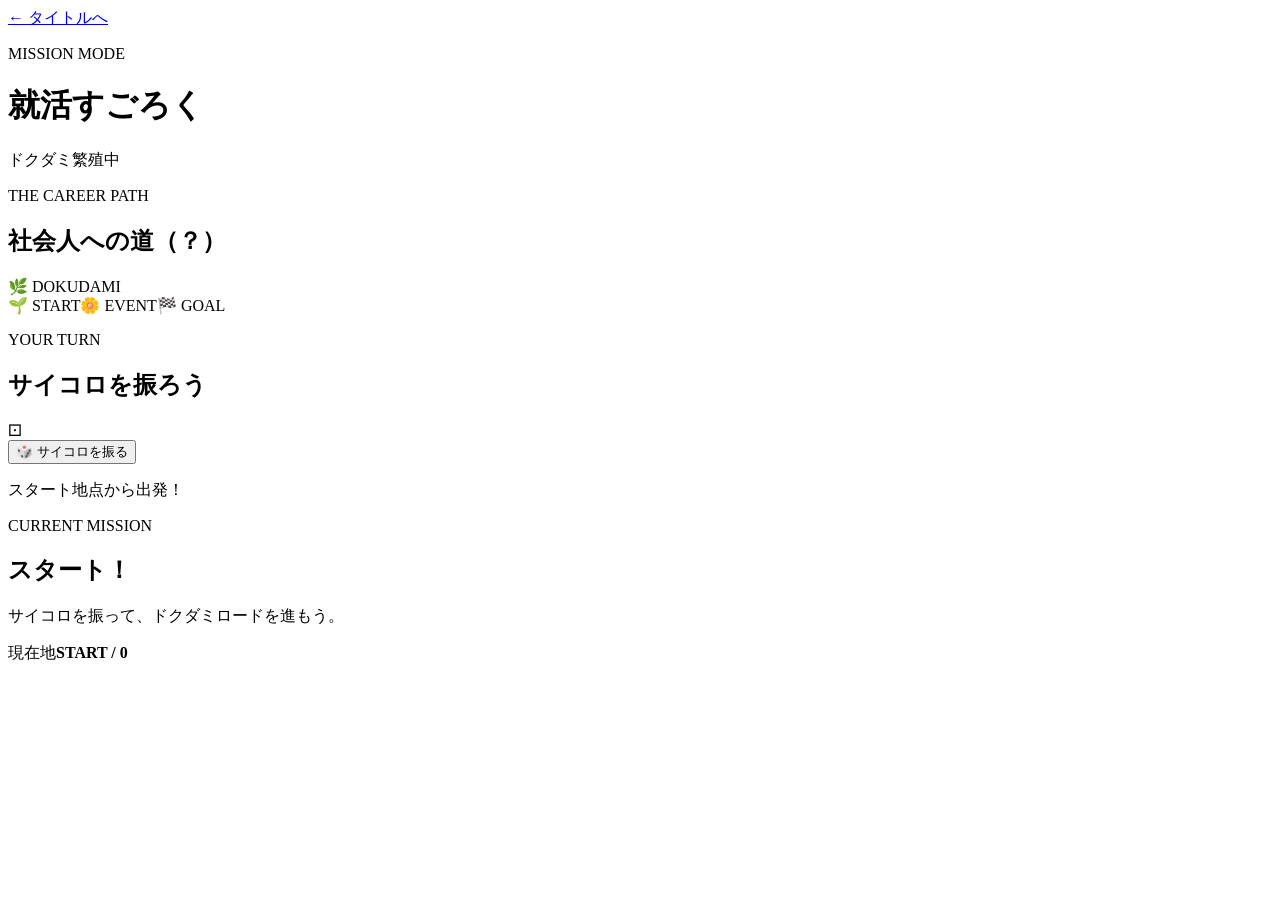
==== job.html @ 317d313d "Create first playable job boardgame MVP" ====
<!doctype html>
<html lang="ja">
<head>
  <meta charset="utf-8">
  <meta name="viewport" content="width=device-width,initial-scale=1">
  <meta name="theme-color" content="#edf4e7">
  <title>就活すごろく｜ドクダミすごろく</title>
  <link rel="stylesheet" href="style.css">
</head>
<body class="game-page job-page">
  <header class="game-header">
    <a class="back-link" href="index.html">← タイトルへ</a>
    <div><p class="eyebrow">MISSION MODE</p><h1>就活すごろく</h1></div>
    <div class="player-count"><span class="leaf-dot"></span> ドクダミ繁殖中</div>
  </header>
  <main class="game-layout">
    <section class="board-panel">
      <div class="board-heading"><div><p class="eyebrow">THE CAREER PATH</p><h2>社会人への道（？）</h2></div><span class="board-stamp">🌿 DOKUDAMI</span></div>
      <div class="board" id="jobBoard" aria-label="すごろく盤面"></div>
      <div class="board-legend"><span>🌱 START</span><span>🌼 EVENT</span><span>🏁 GOAL</span></div>
    </section>
    <aside class="control-panel">
      <section class="dice-card">
        <p class="eyebrow">YOUR TURN</p>
        <h2>サイコロを振ろう</h2>
        <div class="dice-stage"><div class="dice" id="dice" aria-label="サイコロの目">⚀</div></div>
        <button class="primary-button" id="rollButton">🎲 サイコロを振る</button>
        <p class="small-note" id="turnStatus" aria-live="polite">スタート地点から出発！</p>
      </section>
      <section class="event-card" id="eventCard" aria-live="polite">
        <span class="event-kicker">CURRENT MISSION</span>
        <h2 id="eventTitle">スタート！</h2>
        <p id="eventText">サイコロを振って、ドクダミロードを進もう。</p>
        <div id="eventActions"></div>
      </section>
      <section class="mini-status"><span>現在地</span><strong id="positionText">START / 0</strong><span class="mini-progress"><i id="progressBar"></i></span></section>
    </aside>
  </main>
  <div class="modal-backdrop" id="rouletteModal" hidden>
    <section class="roulette-modal" role="dialog" aria-modal="true" aria-labelledby="rouletteTitle">
      <button class="modal-close" id="closeRoulette" aria-label="閉じる">×</button>
      <p class="eyebrow">SUPPORT EVENT</p>
      <h2 id="rouletteTitle">支援員に相談してみた！</h2>
      <p>さて、結果は……？ ルーレットを回そう。</p>
      <div class="roulette-wheel" id="rouletteWheel" aria-hidden="true"><span>🌼</span></div>
      <button class="primary-button" id="spinButton">ルーレットを回す</button>
      <div class="roulette-result" id="rouletteResult" aria-live="polite"></div>
    </section>
  </div>
  <script src="app.js"></script>
</body>
</html>
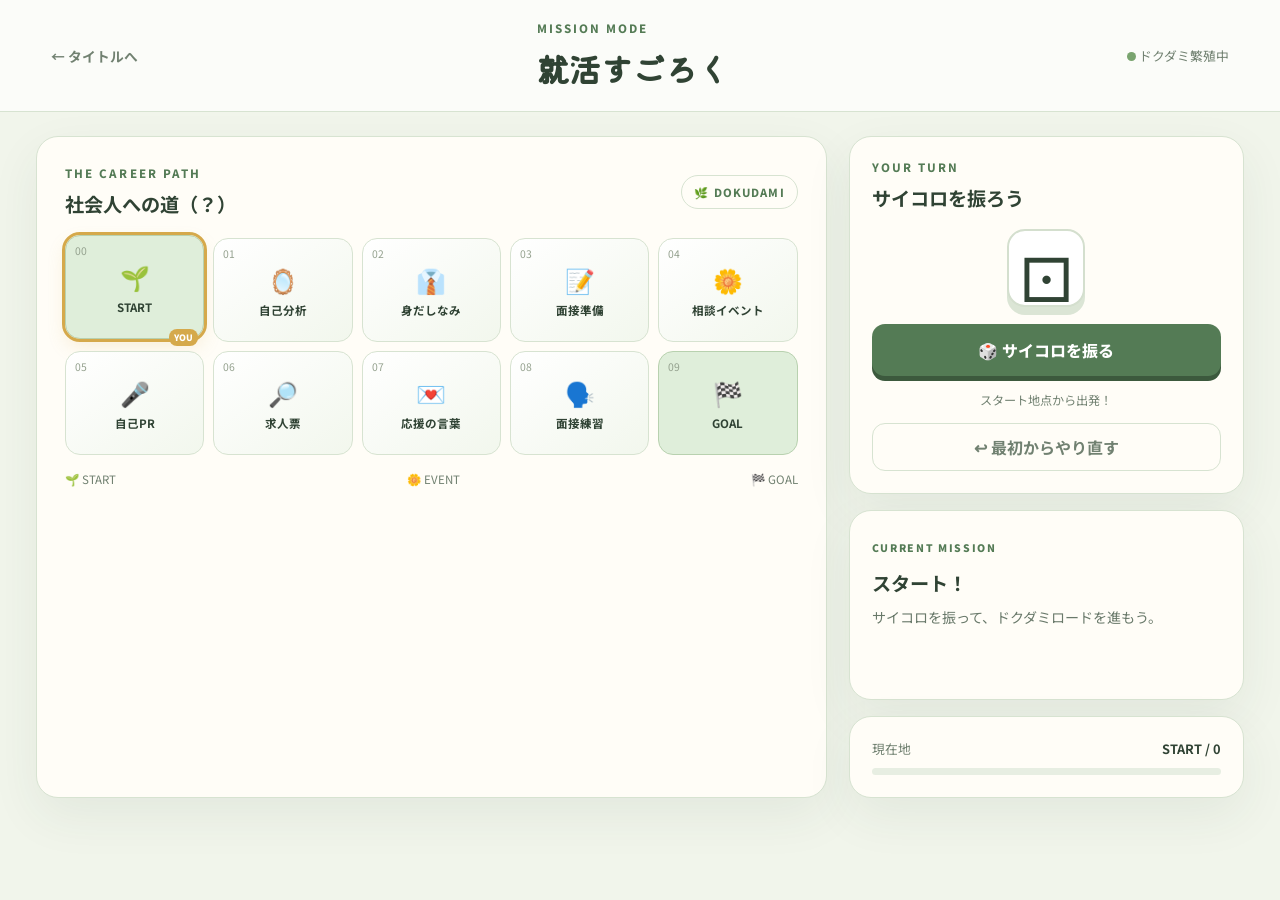
==== commit f1bf9c6b: "feat: 裏モード(?mode=dokudami)とリセットボタンを追加" ====
--- a/job.html
+++ b/job.html
@@ -26,6 +26,7 @@
         <div class="dice-stage"><div class="dice" id="dice" aria-label="サイコロの目">⚀</div></div>
         <button class="primary-button" id="rollButton">🎲 サイコロを振る</button>
         <p class="small-note" id="turnStatus" aria-live="polite">スタート地点から出発！</p>
+        <button class="ghost-button" id="resetButton" type="button">↩ 最初からやり直す</button>
       </section>
       <section class="event-card" id="eventCard" aria-live="polite">
         <span class="event-kicker">CURRENT MISSION</span>
@@ -41,7 +42,7 @@
       <button class="modal-close" id="closeRoulette" aria-label="閉じる">×</button>
       <p class="eyebrow">SUPPORT EVENT</p>
       <h2 id="rouletteTitle">支援員に相談してみた！</h2>
-      <p>さて、結果は……？ ルーレットを回そう。</p>
+      <p id="rouletteLead">さて、結果は……？ ルーレットを回そう。</p>
       <div class="roulette-wheel" id="rouletteWheel" aria-hidden="true"><span>🌼</span></div>
       <button class="primary-button" id="spinButton">ルーレットを回す</button>
       <div class="roulette-result" id="rouletteResult" aria-live="polite"></div>
--- a/style.css
+++ b/style.css
@@ -0,0 +1,8 @@
+@import url('https://fonts.googleapis.com/css2?family=Kiwi+Maru:wght@400;500&family=Noto+Sans+JP:wght@400;500;600;700;800&display=swap');
+:root{--ink:#304334;--muted:#718171;--green:#547b55;--green-dark:#365a3d;--pale:#edf4e7;--paper:#fffdf7;--line:#d7e3d1;--pink:#bd829a;--shadow:0 18px 50px #30433412}
+*{box-sizing:border-box}body{margin:0;color:var(--ink);font-family:"Noto Sans JP",sans-serif;background:var(--pale);min-height:100vh}a{color:inherit;text-decoration:none}button{font:inherit;cursor:pointer}.home-page{display:grid;place-items:center;overflow:hidden;position:relative;background:radial-gradient(ellipse at 50% 30%,#fffdf8 0,#f3f7eb 48%,#dce9d4 100%)}.garden{position:fixed;inset:0;pointer-events:none;overflow:hidden}.garden-leaf{position:absolute;width:clamp(42px,7vw,100px);opacity:.45;animation:sway 5s ease-in-out infinite alternate;transform-origin:bottom center}.home-shell{position:relative;width:min(960px,92vw);padding:clamp(28px,6vw,70px) 0;text-align:center}.eyebrow{font-size:.72rem;letter-spacing:.18em;font-weight:800;color:var(--green);margin:0 0 9px}.logo-title{font-family:"Kiwi Maru",serif;font-size:clamp(2.6rem,8vw,5.8rem);line-height:1.15;letter-spacing:.04em;margin:0;color:var(--green-dark);text-shadow:0 4px 0 #dce8d4}.logo-title span{display:block;font-size:.55em;letter-spacing:.2em;margin-top:8px}.home-copy{color:#718171;margin:24px 0 42px;font-size:clamp(.9rem,2vw,1.05rem)}.mode-grid{display:grid;grid-template-columns:repeat(2,minmax(0,1fr));gap:22px;text-align:left}.mode-card{position:relative;display:flex;flex-direction:column;min-height:240px;padding:28px;border:1px solid #d7e3d1;border-radius:28px;background:#ffffffd9;box-shadow:var(--shadow);transition:transform .2s,box-shadow .2s;overflow:hidden}.mode-card:before{content:"";position:absolute;width:150px;height:150px;border-radius:50%;right:-45px;top:-45px;background:#e5efdf}.mode-card:hover{transform:translateY(-5px);box-shadow:0 22px 60px #30433420}.life-card:before{background:#f6e5ec}.mode-icon{font-size:2.2rem;z-index:1}.mode-name{font-size:1.45rem;font-weight:800;margin:17px 0 8px;z-index:1}.mode-desc{font-size:.9rem;color:var(--muted);line-height:1.8;z-index:1}.mode-link{font-weight:800;color:var(--green);margin-top:auto;padding-top:22px;z-index:1}.life-card .mode-link{color:var(--pink)}.home-foot{margin:30px 0 0;color:#829080;font-size:.82rem}.game-page{background:#f1f5eb}.life-page{background:#fbf2f5;--green:#a96683;--green-dark:#70435a;--pale:#fbf2f5;--line:#eed9e2}.game-header{display:flex;align-items:center;justify-content:space-between;gap:18px;padding:20px clamp(16px,4vw,56px);border-bottom:1px solid var(--line);background:#ffffffb8}.game-header h1{font-family:"Kiwi Maru",serif;font-size:clamp(1.4rem,3vw,2rem);margin:0}.back-link{font-size:.86rem;font-weight:700;color:var(--muted)}.player-count{font-size:.8rem;color:var(--muted);white-space:nowrap}.leaf-dot{display:inline-block;width:9px;height:9px;background:#79a46f;border-radius:100%}.game-layout{display:grid;grid-template-columns:minmax(0,1.6fr) minmax(280px,.8fr);gap:22px;max-width:1440px;margin:0 auto;padding:24px clamp(12px,3vw,36px) 44px}.board-panel,.dice-card,.event-card,.mini-status{background:var(--paper);border:1px solid var(--line);border-radius:22px;box-shadow:var(--shadow)}.board-panel{padding:clamp(15px,2.4vw,28px)}.board-heading{display:flex;justify-content:space-between;align-items:center;gap:12px;margin-bottom:20px}.board-heading h2,.dice-card h2,.event-card h2{font-size:1.2rem;margin:0}.board-stamp{font-size:.7rem;letter-spacing:.1em;font-weight:800;color:var(--green);border:1px solid var(--line);border-radius:999px;padding:8px 12px}.board{display:grid;grid-template-columns:repeat(5,minmax(0,1fr));gap:9px;position:relative}.board-cell{position:relative;min-height:104px;border:1px solid var(--line);border-radius:15px;background:linear-gradient(145deg,#fff,#f2f7ed);padding:10px 8px;display:flex;flex-direction:column;align-items:center;justify-content:center;text-align:center;gap:5px;transition:transform .25s,background .25s}.life-page .board-cell{background:linear-gradient(145deg,#fff,#fbecf2);border-color:#eed9e2}.board-cell .cell-num{position:absolute;top:7px;left:9px;font-size:.65rem;color:#94a18e}.cell-emoji{font-size:1.5rem}.cell-name{font-size:.72rem;font-weight:700;line-height:1.45}.board-cell.start-cell,.board-cell.goal-cell{background:#dfeeda;border-color:#b8d1af}.life-page .board-cell.start-cell,.life-page .board-cell.goal-cell{background:#f4dce6;border-color:#e5bfd0}.board-cell.current-cell{outline:3px solid #d5a94b;transform:translateY(-3px);box-shadow:0 8px 18px #d5a94b2b}.board-cell.current-cell:after{content:"YOU";position:absolute;bottom:-8px;right:5px;background:#d5a94b;color:white;font-size:.55rem;font-weight:900;border-radius:8px;padding:2px 5px}.board-legend{display:flex;justify-content:space-between;color:var(--muted);font-size:.72rem;margin-top:16px}.control-panel{display:flex;flex-direction:column;gap:16px}.dice-card,.event-card,.mini-status{padding:22px}.dice-stage{height:112px;display:grid;place-items:center}.dice{width:78px;height:78px;display:grid;place-items:center;border:2px solid #d4dfce;border-radius:18px;background:#fff;font-size:3.8rem;box-shadow:0 8px 0 #dbe5d5;transition:transform .2s}.dice.rolling{animation:roll .65s ease-in-out}.primary-button{border:0;border-radius:13px;background:var(--green);color:#fff;font-weight:800;padding:14px 18px;width:100%;box-shadow:0 5px 0 color-mix(in srgb,var(--green) 72%,#000);transition:transform .15s,filter .15s}.primary-button:hover{filter:brightness(1.06)}.primary-button:active{transform:translateY(3px);box-shadow:0 2px 0 color-mix(in srgb,var(--green) 72%,#000)}.primary-button:disabled{opacity:.5;cursor:not-allowed}.small-note{font-size:.76rem;color:var(--muted);text-align:center;margin:14px 0 0;line-height:1.7}.event-card{min-height:190px}.event-kicker{font-size:.65rem;letter-spacing:.16em;color:var(--green);font-weight:900}.event-card h2{margin:12px 0 8px}.event-card p{font-size:.88rem;line-height:1.8;color:#69796a;margin:0}.event-card #eventActions{margin-top:14px}.mini-status{display:grid;grid-template-columns:1fr auto;gap:10px;font-size:.8rem;color:var(--muted)}.mini-status strong{color:var(--ink)}.mini-progress{grid-column:1/-1;height:7px;border-radius:9px;background:#e7eee2;overflow:hidden}.mini-progress i{display:block;height:100%;width:0;background:var(--green);transition:width .35s;border-radius:9px}.modal-backdrop{position:fixed;inset:0;z-index:10;background:#203326a8;display:grid;place-items:center;padding:18px}.modal-backdrop[hidden]{display:none}.roulette-modal{position:relative;width:min(430px,100%);background:#fffdf7;border-radius:26px;padding:30px;text-align:center;box-shadow:0 24px 80px #0003}.modal-close{position:absolute;right:15px;top:12px;border:0;background:transparent;font-size:1.8rem;color:#839080}.roulette-modal h2{font-family:"Kiwi Maru",serif;margin:6px 0 10px}.roulette-modal p{color:var(--muted);font-size:.88rem;line-height:1.7}.roulette-wheel{width:155px;height:155px;margin:22px auto;border:10px solid #dfead8;border-radius:50%;display:grid;place-items:center;background:conic-gradient(#e8f0df 0 50%,#f6dce7 50% 100%);font-size:3rem;box-shadow:0 8px 0 #cbdcc2}.roulette-wheel.spinning{animation:spin .8s cubic-bezier(.2,.8,.3,1)}.roulette-result{font-size:1.05rem;font-weight:900;line-height:1.7;margin-top:16px;min-height:28px}.roulette-result.good{color:#4e8653}.roulette-result.bad{color:#b14e5c}.plant-svg{width:100%;height:100%;overflow:visible}.plant-svg path{fill:#7da574;stroke:#527b4b;stroke-width:1.5}.plant-svg .flower{fill:#fffdf7;stroke:#d9cda8;stroke-width:1}.plant-svg .center{fill:#e5bd53;stroke:#d4a742;stroke-width:1}.ghost-button{margin-top:12px;width:100%;border:1px solid var(--line);background:transparent;color:var(--muted);border-radius:13px;padding:11px 18px;font-weight:700;transition:background .15s,color .15s}
+.ghost-button:hover{background:#ffffff90;color:var(--ink)}
+body.ura-mode{--green:#8a4b5c;--green-dark:#4c2a38;--pale:#f3e9e2;--line:#e2ccd2;background:#f0e4de}
+body.ura-mode .board-cell{background:linear-gradient(145deg,#fff,#f8eded)}
+body.ura-mode .board-cell.start-cell,body.ura-mode .board-cell.goal-cell{background:#eedbdb;border-color:#d5a9b1}
+@keyframes sway{from{transform:rotate(-8deg)}to{transform:rotate(8deg)}}@keyframes roll{0%{transform:rotate(0) scale(1)}30%{transform:rotate(120deg) scale(.86)}65%{transform:rotate(280deg) scale(1.08)}100%{transform:rotate(360deg) scale(1)}}@keyframes spin{from{transform:rotate(0)}to{transform:rotate(1080deg)}}@media(max-width:850px){.game-layout{grid-template-columns:1fr}.control-panel{display:grid;grid-template-columns:repeat(2,minmax(0,1fr))}.dice-card{grid-row:span 2}.game-header{flex-wrap:wrap}.board-cell{min-height:86px}}@media(max-width:540px){.mode-grid{grid-template-columns:1fr}.mode-card{min-height:190px}.home-copy{margin:18px 0 28px}.game-header{align-items:flex-start}.player-count{display:none}.game-layout{padding:12px 10px 30px}.board{gap:5px}.board-cell{min-height:72px;padding:8px 3px;border-radius:10px}.cell-emoji{font-size:1.2rem}.cell-name{font-size:.62rem}.board-stamp{display:none}.control-panel{display:flex}.dice-card,.event-card,.mini-status{padding:17px}.board-panel{padding:12px}.board-heading h2{font-size:1rem}}
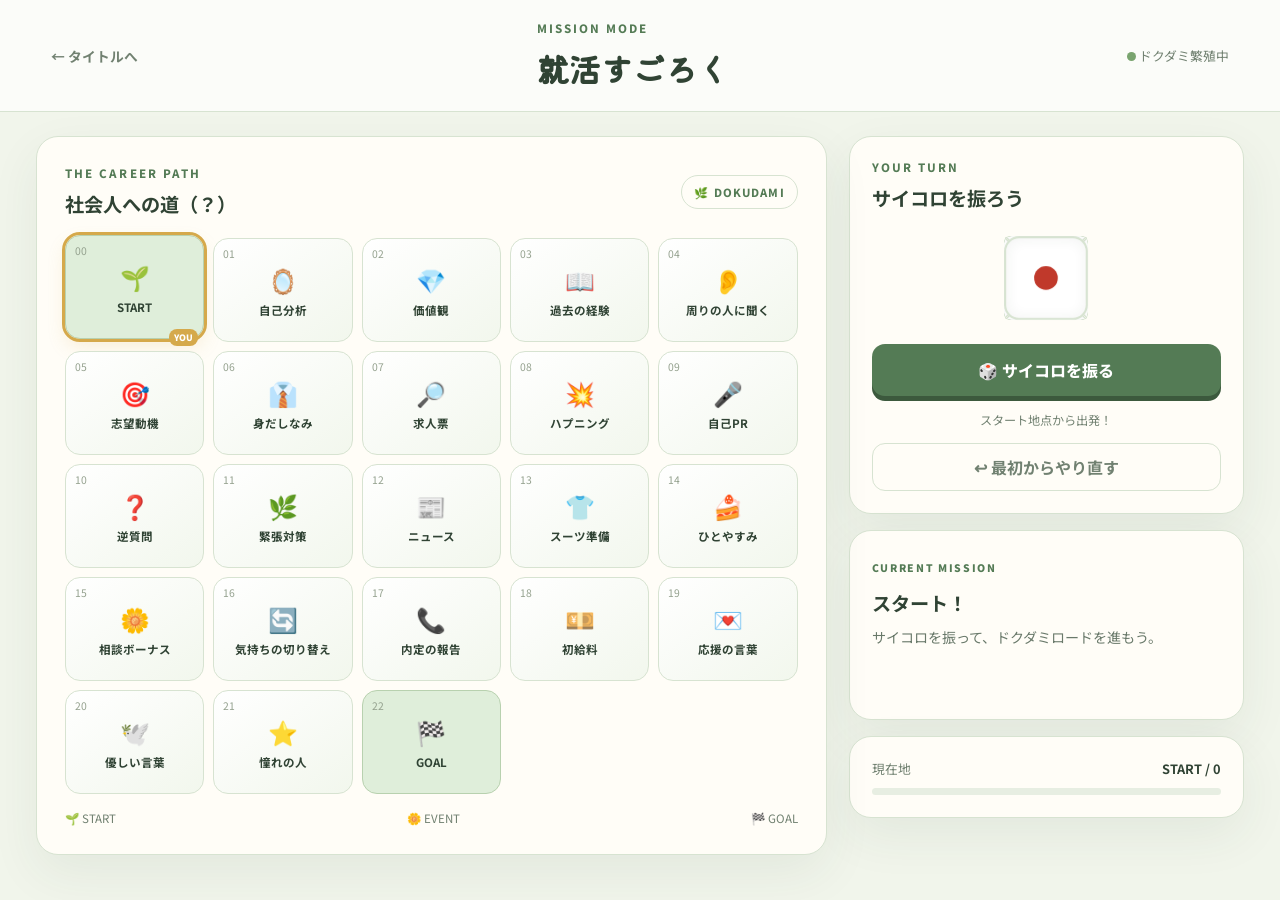
==== commit 5d00a44a: "feat: 全23マス化・3Dサイコロ・跳ね返りルール・ドクダミ増殖演出・タイトル豪華化" ====
--- a/job.html
+++ b/job.html
@@ -18,12 +18,13 @@
       <div class="board-heading"><div><p class="eyebrow">THE CAREER PATH</p><h2>社会人への道（？）</h2></div><span class="board-stamp">🌿 DOKUDAMI</span></div>
       <div class="board" id="jobBoard" aria-label="すごろく盤面"></div>
       <div class="board-legend"><span>🌱 START</span><span>🌼 EVENT</span><span>🏁 GOAL</span></div>
+      <div class="board-garden" id="boardGarden" aria-hidden="true"></div>
     </section>
     <aside class="control-panel">
       <section class="dice-card">
         <p class="eyebrow">YOUR TURN</p>
         <h2>サイコロを振ろう</h2>
-        <div class="dice-stage"><div class="dice" id="dice" aria-label="サイコロの目">⚀</div></div>
+        <div class="dice-stage"><div class="dice-scene"><div class="dice3d" id="dice" role="img" aria-label="サイコロ"></div></div></div>
         <button class="primary-button" id="rollButton">🎲 サイコロを振る</button>
         <p class="small-note" id="turnStatus" aria-live="polite">スタート地点から出発！</p>
         <button class="ghost-button" id="resetButton" type="button">↩ 最初からやり直す</button>
--- a/style.css
+++ b/style.css
@@ -1,8 +1,21 @@
 @import url('https://fonts.googleapis.com/css2?family=Kiwi+Maru:wght@400;500&family=Noto+Sans+JP:wght@400;500;600;700;800&display=swap');
 :root{--ink:#304334;--muted:#718171;--green:#547b55;--green-dark:#365a3d;--pale:#edf4e7;--paper:#fffdf7;--line:#d7e3d1;--pink:#bd829a;--shadow:0 18px 50px #30433412}
-*{box-sizing:border-box}body{margin:0;color:var(--ink);font-family:"Noto Sans JP",sans-serif;background:var(--pale);min-height:100vh}a{color:inherit;text-decoration:none}button{font:inherit;cursor:pointer}.home-page{display:grid;place-items:center;overflow:hidden;position:relative;background:radial-gradient(ellipse at 50% 30%,#fffdf8 0,#f3f7eb 48%,#dce9d4 100%)}.garden{position:fixed;inset:0;pointer-events:none;overflow:hidden}.garden-leaf{position:absolute;width:clamp(42px,7vw,100px);opacity:.45;animation:sway 5s ease-in-out infinite alternate;transform-origin:bottom center}.home-shell{position:relative;width:min(960px,92vw);padding:clamp(28px,6vw,70px) 0;text-align:center}.eyebrow{font-size:.72rem;letter-spacing:.18em;font-weight:800;color:var(--green);margin:0 0 9px}.logo-title{font-family:"Kiwi Maru",serif;font-size:clamp(2.6rem,8vw,5.8rem);line-height:1.15;letter-spacing:.04em;margin:0;color:var(--green-dark);text-shadow:0 4px 0 #dce8d4}.logo-title span{display:block;font-size:.55em;letter-spacing:.2em;margin-top:8px}.home-copy{color:#718171;margin:24px 0 42px;font-size:clamp(.9rem,2vw,1.05rem)}.mode-grid{display:grid;grid-template-columns:repeat(2,minmax(0,1fr));gap:22px;text-align:left}.mode-card{position:relative;display:flex;flex-direction:column;min-height:240px;padding:28px;border:1px solid #d7e3d1;border-radius:28px;background:#ffffffd9;box-shadow:var(--shadow);transition:transform .2s,box-shadow .2s;overflow:hidden}.mode-card:before{content:"";position:absolute;width:150px;height:150px;border-radius:50%;right:-45px;top:-45px;background:#e5efdf}.mode-card:hover{transform:translateY(-5px);box-shadow:0 22px 60px #30433420}.life-card:before{background:#f6e5ec}.mode-icon{font-size:2.2rem;z-index:1}.mode-name{font-size:1.45rem;font-weight:800;margin:17px 0 8px;z-index:1}.mode-desc{font-size:.9rem;color:var(--muted);line-height:1.8;z-index:1}.mode-link{font-weight:800;color:var(--green);margin-top:auto;padding-top:22px;z-index:1}.life-card .mode-link{color:var(--pink)}.home-foot{margin:30px 0 0;color:#829080;font-size:.82rem}.game-page{background:#f1f5eb}.life-page{background:#fbf2f5;--green:#a96683;--green-dark:#70435a;--pale:#fbf2f5;--line:#eed9e2}.game-header{display:flex;align-items:center;justify-content:space-between;gap:18px;padding:20px clamp(16px,4vw,56px);border-bottom:1px solid var(--line);background:#ffffffb8}.game-header h1{font-family:"Kiwi Maru",serif;font-size:clamp(1.4rem,3vw,2rem);margin:0}.back-link{font-size:.86rem;font-weight:700;color:var(--muted)}.player-count{font-size:.8rem;color:var(--muted);white-space:nowrap}.leaf-dot{display:inline-block;width:9px;height:9px;background:#79a46f;border-radius:100%}.game-layout{display:grid;grid-template-columns:minmax(0,1.6fr) minmax(280px,.8fr);gap:22px;max-width:1440px;margin:0 auto;padding:24px clamp(12px,3vw,36px) 44px}.board-panel,.dice-card,.event-card,.mini-status{background:var(--paper);border:1px solid var(--line);border-radius:22px;box-shadow:var(--shadow)}.board-panel{padding:clamp(15px,2.4vw,28px)}.board-heading{display:flex;justify-content:space-between;align-items:center;gap:12px;margin-bottom:20px}.board-heading h2,.dice-card h2,.event-card h2{font-size:1.2rem;margin:0}.board-stamp{font-size:.7rem;letter-spacing:.1em;font-weight:800;color:var(--green);border:1px solid var(--line);border-radius:999px;padding:8px 12px}.board{display:grid;grid-template-columns:repeat(5,minmax(0,1fr));gap:9px;position:relative}.board-cell{position:relative;min-height:104px;border:1px solid var(--line);border-radius:15px;background:linear-gradient(145deg,#fff,#f2f7ed);padding:10px 8px;display:flex;flex-direction:column;align-items:center;justify-content:center;text-align:center;gap:5px;transition:transform .25s,background .25s}.life-page .board-cell{background:linear-gradient(145deg,#fff,#fbecf2);border-color:#eed9e2}.board-cell .cell-num{position:absolute;top:7px;left:9px;font-size:.65rem;color:#94a18e}.cell-emoji{font-size:1.5rem}.cell-name{font-size:.72rem;font-weight:700;line-height:1.45}.board-cell.start-cell,.board-cell.goal-cell{background:#dfeeda;border-color:#b8d1af}.life-page .board-cell.start-cell,.life-page .board-cell.goal-cell{background:#f4dce6;border-color:#e5bfd0}.board-cell.current-cell{outline:3px solid #d5a94b;transform:translateY(-3px);box-shadow:0 8px 18px #d5a94b2b}.board-cell.current-cell:after{content:"YOU";position:absolute;bottom:-8px;right:5px;background:#d5a94b;color:white;font-size:.55rem;font-weight:900;border-radius:8px;padding:2px 5px}.board-legend{display:flex;justify-content:space-between;color:var(--muted);font-size:.72rem;margin-top:16px}.control-panel{display:flex;flex-direction:column;gap:16px}.dice-card,.event-card,.mini-status{padding:22px}.dice-stage{height:112px;display:grid;place-items:center}.dice{width:78px;height:78px;display:grid;place-items:center;border:2px solid #d4dfce;border-radius:18px;background:#fff;font-size:3.8rem;box-shadow:0 8px 0 #dbe5d5;transition:transform .2s}.dice.rolling{animation:roll .65s ease-in-out}.primary-button{border:0;border-radius:13px;background:var(--green);color:#fff;font-weight:800;padding:14px 18px;width:100%;box-shadow:0 5px 0 color-mix(in srgb,var(--green) 72%,#000);transition:transform .15s,filter .15s}.primary-button:hover{filter:brightness(1.06)}.primary-button:active{transform:translateY(3px);box-shadow:0 2px 0 color-mix(in srgb,var(--green) 72%,#000)}.primary-button:disabled{opacity:.5;cursor:not-allowed}.small-note{font-size:.76rem;color:var(--muted);text-align:center;margin:14px 0 0;line-height:1.7}.event-card{min-height:190px}.event-kicker{font-size:.65rem;letter-spacing:.16em;color:var(--green);font-weight:900}.event-card h2{margin:12px 0 8px}.event-card p{font-size:.88rem;line-height:1.8;color:#69796a;margin:0}.event-card #eventActions{margin-top:14px}.mini-status{display:grid;grid-template-columns:1fr auto;gap:10px;font-size:.8rem;color:var(--muted)}.mini-status strong{color:var(--ink)}.mini-progress{grid-column:1/-1;height:7px;border-radius:9px;background:#e7eee2;overflow:hidden}.mini-progress i{display:block;height:100%;width:0;background:var(--green);transition:width .35s;border-radius:9px}.modal-backdrop{position:fixed;inset:0;z-index:10;background:#203326a8;display:grid;place-items:center;padding:18px}.modal-backdrop[hidden]{display:none}.roulette-modal{position:relative;width:min(430px,100%);background:#fffdf7;border-radius:26px;padding:30px;text-align:center;box-shadow:0 24px 80px #0003}.modal-close{position:absolute;right:15px;top:12px;border:0;background:transparent;font-size:1.8rem;color:#839080}.roulette-modal h2{font-family:"Kiwi Maru",serif;margin:6px 0 10px}.roulette-modal p{color:var(--muted);font-size:.88rem;line-height:1.7}.roulette-wheel{width:155px;height:155px;margin:22px auto;border:10px solid #dfead8;border-radius:50%;display:grid;place-items:center;background:conic-gradient(#e8f0df 0 50%,#f6dce7 50% 100%);font-size:3rem;box-shadow:0 8px 0 #cbdcc2}.roulette-wheel.spinning{animation:spin .8s cubic-bezier(.2,.8,.3,1)}.roulette-result{font-size:1.05rem;font-weight:900;line-height:1.7;margin-top:16px;min-height:28px}.roulette-result.good{color:#4e8653}.roulette-result.bad{color:#b14e5c}.plant-svg{width:100%;height:100%;overflow:visible}.plant-svg path{fill:#7da574;stroke:#527b4b;stroke-width:1.5}.plant-svg .flower{fill:#fffdf7;stroke:#d9cda8;stroke-width:1}.plant-svg .center{fill:#e5bd53;stroke:#d4a742;stroke-width:1}.ghost-button{margin-top:12px;width:100%;border:1px solid var(--line);background:transparent;color:var(--muted);border-radius:13px;padding:11px 18px;font-weight:700;transition:background .15s,color .15s}
+*{box-sizing:border-box}body{margin:0;color:var(--ink);font-family:"Noto Sans JP",sans-serif;background:var(--pale);min-height:100vh}a{color:inherit;text-decoration:none}button{font:inherit;cursor:pointer}.home-page{display:grid;place-items:center;overflow:hidden;position:relative;background:radial-gradient(ellipse at 50% 30%,#fffdf8 0,#f3f7eb 48%,#dce9d4 100%)}.garden{position:fixed;inset:0;pointer-events:none;overflow:hidden}.garden-leaf{position:absolute;width:clamp(42px,7vw,100px);opacity:.45;animation:sway 5s ease-in-out infinite alternate;transform-origin:bottom center}.home-shell{position:relative;width:min(960px,92vw);padding:clamp(28px,6vw,70px) 0;text-align:center}.eyebrow{font-size:.72rem;letter-spacing:.18em;font-weight:800;color:var(--green);margin:0 0 9px}.logo-title{font-family:"Kiwi Maru",serif;font-size:clamp(2.6rem,8vw,5.8rem);line-height:1.15;letter-spacing:.04em;margin:0;color:var(--green-dark);text-shadow:0 4px 0 #dce8d4}.logo-title span{display:block;font-size:.55em;letter-spacing:.2em;margin-top:8px}.home-copy{color:#718171;margin:24px 0 42px;font-size:clamp(.9rem,2vw,1.05rem)}.mode-grid{display:grid;grid-template-columns:repeat(2,minmax(0,1fr));gap:22px;text-align:left}.mode-card{position:relative;display:flex;flex-direction:column;min-height:240px;padding:28px;border:1px solid #d7e3d1;border-radius:28px;background:#ffffffd9;box-shadow:var(--shadow);transition:transform .2s,box-shadow .2s;overflow:hidden}.mode-card:before{content:"";position:absolute;width:150px;height:150px;border-radius:50%;right:-45px;top:-45px;background:#e5efdf}.mode-card:hover{transform:translateY(-5px);box-shadow:0 22px 60px #30433420}.life-card:before{background:#f6e5ec}.mode-icon{font-size:2.2rem;z-index:1}.mode-name{font-size:1.45rem;font-weight:800;margin:17px 0 8px;z-index:1}.mode-desc{font-size:.9rem;color:var(--muted);line-height:1.8;z-index:1}.mode-link{font-weight:800;color:var(--green);margin-top:auto;padding-top:22px;z-index:1}.life-card .mode-link{color:var(--pink)}.home-foot{margin:30px 0 0;color:#829080;font-size:.82rem}.game-page{background:#f1f5eb}.life-page{background:#fbf2f5;--green:#a96683;--green-dark:#70435a;--pale:#fbf2f5;--line:#eed9e2}.game-header{display:flex;align-items:center;justify-content:space-between;gap:18px;padding:20px clamp(16px,4vw,56px);border-bottom:1px solid var(--line);background:#ffffffb8}.game-header h1{font-family:"Kiwi Maru",serif;font-size:clamp(1.4rem,3vw,2rem);margin:0}.back-link{font-size:.86rem;font-weight:700;color:var(--muted)}.player-count{font-size:.8rem;color:var(--muted);white-space:nowrap}.leaf-dot{display:inline-block;width:9px;height:9px;background:#79a46f;border-radius:100%}.game-layout{display:grid;grid-template-columns:minmax(0,1.6fr) minmax(280px,.8fr);gap:22px;max-width:1440px;margin:0 auto;padding:24px clamp(12px,3vw,36px) 44px}.board-panel,.dice-card,.event-card,.mini-status{background:var(--paper);border:1px solid var(--line);border-radius:22px;box-shadow:var(--shadow)}.board-panel{padding:clamp(15px,2.4vw,28px);position:relative}.board-heading{display:flex;justify-content:space-between;align-items:center;gap:12px;margin-bottom:20px}.board-heading h2,.dice-card h2,.event-card h2{font-size:1.2rem;margin:0}.board-stamp{font-size:.7rem;letter-spacing:.1em;font-weight:800;color:var(--green);border:1px solid var(--line);border-radius:999px;padding:8px 12px}.board{display:grid;grid-template-columns:repeat(5,minmax(0,1fr));gap:9px;position:relative}.board-cell{position:relative;min-height:104px;border:1px solid var(--line);border-radius:15px;background:linear-gradient(145deg,#fff,#f2f7ed);padding:10px 8px;display:flex;flex-direction:column;align-items:center;justify-content:center;text-align:center;gap:5px;transition:transform .25s,background .25s}.life-page .board-cell{background:linear-gradient(145deg,#fff,#fbecf2);border-color:#eed9e2}.board-cell .cell-num{position:absolute;top:7px;left:9px;font-size:.65rem;color:#94a18e}.cell-emoji{font-size:1.5rem}.cell-name{font-size:.72rem;font-weight:700;line-height:1.45}.board-cell.start-cell,.board-cell.goal-cell{background:#dfeeda;border-color:#b8d1af}.life-page .board-cell.start-cell,.life-page .board-cell.goal-cell{background:#f4dce6;border-color:#e5bfd0}.board-cell.current-cell{outline:3px solid #d5a94b;transform:translateY(-3px);box-shadow:0 8px 18px #d5a94b2b}.board-cell.current-cell:after{content:"YOU";position:absolute;bottom:-8px;right:5px;background:#d5a94b;color:white;font-size:.55rem;font-weight:900;border-radius:8px;padding:2px 5px}.board-legend{display:flex;justify-content:space-between;color:var(--muted);font-size:.72rem;margin-top:16px}.control-panel{display:flex;flex-direction:column;gap:16px}.dice-card,.event-card,.mini-status{padding:22px}.dice-stage{height:132px;display:grid;place-items:center}.dice-scene{width:78px;height:78px;perspective:560px}.dice3d{position:relative;width:78px;height:78px;transform-style:preserve-3d;transition:transform .22s ease}.dice3d.tumbling{transition:transform .07s linear}.dface{position:absolute;inset:0;background:#fff;border:2px solid var(--line);border-radius:14px;display:grid;grid-template-columns:repeat(3,1fr);grid-template-rows:repeat(3,1fr);padding:11px;box-shadow:inset 0 0 12px #30433410}.dface span{display:grid}.dface span.pip:after{content:"";width:13px;height:13px;border-radius:50%;background:#3c4a3a;place-self:center}.dface.fv1 span.pip:after{width:22px;height:22px;background:#c0392b}.fv1{transform:rotateY(0deg) translateZ(39px)}.fv2{transform:rotateY(90deg) translateZ(39px)}.fv3{transform:rotateX(90deg) translateZ(39px)}.fv4{transform:rotateX(-90deg) translateZ(39px)}.fv5{transform:rotateY(-90deg) translateZ(39px)}.fv6{transform:rotateY(180deg) translateZ(39px)}.primary-button{border:0;border-radius:13px;background:var(--green);color:#fff;font-weight:800;padding:14px 18px;width:100%;box-shadow:0 5px 0 color-mix(in srgb,var(--green) 72%,#000);transition:transform .15s,filter .15s}.primary-button:hover{filter:brightness(1.06)}.primary-button:active{transform:translateY(3px);box-shadow:0 2px 0 color-mix(in srgb,var(--green) 72%,#000)}.primary-button:disabled{opacity:.5;cursor:not-allowed}.small-note{font-size:.76rem;color:var(--muted);text-align:center;margin:14px 0 0;line-height:1.7}.event-card{min-height:190px}.event-kicker{font-size:.65rem;letter-spacing:.16em;color:var(--green);font-weight:900}.event-card h2{margin:12px 0 8px}.event-card p{font-size:.88rem;line-height:1.8;color:#69796a;margin:0}.event-card #eventActions{margin-top:14px}.mini-status{display:grid;grid-template-columns:1fr auto;gap:10px;font-size:.8rem;color:var(--muted)}.mini-status strong{color:var(--ink)}.mini-progress{grid-column:1/-1;height:7px;border-radius:9px;background:#e7eee2;overflow:hidden}.mini-progress i{display:block;height:100%;width:0;background:var(--green);transition:width .35s;border-radius:9px}.modal-backdrop{position:fixed;inset:0;z-index:10;background:#203326a8;display:grid;place-items:center;padding:18px}.modal-backdrop[hidden]{display:none}.roulette-modal{position:relative;width:min(430px,100%);background:#fffdf7;border-radius:26px;padding:30px;text-align:center;box-shadow:0 24px 80px #0003}.modal-close{position:absolute;right:15px;top:12px;border:0;background:transparent;font-size:1.8rem;color:#839080}.roulette-modal h2{font-family:"Kiwi Maru",serif;margin:6px 0 10px}.roulette-modal p{color:var(--muted);font-size:.88rem;line-height:1.7}.roulette-wheel{width:155px;height:155px;margin:22px auto;border:10px solid #dfead8;border-radius:50%;display:grid;place-items:center;background:conic-gradient(#e8f0df 0 50%,#f6dce7 50% 100%);font-size:3rem;box-shadow:0 8px 0 #cbdcc2}.roulette-wheel.spinning{animation:spin .8s cubic-bezier(.2,.8,.3,1)}.roulette-result{font-size:1.05rem;font-weight:900;line-height:1.7;margin-top:16px;min-height:28px}.roulette-result.good{color:#4e8653}.roulette-result.bad{color:#b14e5c}.plant-svg{width:100%;height:100%;overflow:visible}.plant-svg path{fill:#7da574;stroke:#527b4b;stroke-width:1.5}.plant-svg .flower{fill:#fffdf7;stroke:#d9cda8;stroke-width:1}.plant-svg .center{fill:#e5bd53;stroke:#d4a742;stroke-width:1}.ghost-button{margin-top:12px;width:100%;border:1px solid var(--line);background:transparent;color:var(--muted);border-radius:13px;padding:11px 18px;font-weight:700;transition:background .15s,color .15s}
 .ghost-button:hover{background:#ffffff90;color:var(--ink)}
 body.ura-mode{--green:#8a4b5c;--green-dark:#4c2a38;--pale:#f3e9e2;--line:#e2ccd2;background:#f0e4de}
 body.ura-mode .board-cell{background:linear-gradient(145deg,#fff,#f8eded)}
 body.ura-mode .board-cell.start-cell,body.ura-mode .board-cell.goal-cell{background:#eedbdb;border-color:#d5a9b1}
+.board-garden{position:absolute;inset:0;pointer-events:none;overflow:hidden;border-radius:22px;z-index:2}
+.board-sprout{position:absolute;width:44px;opacity:.55;transform:scale(var(--s,.5));transform-origin:bottom center;animation:sprout .45s ease-out}
+@keyframes sprout{from{transform:scale(0)}to{transform:scale(var(--s,.5))}}
+.dokudami-svg{width:100%;height:auto;display:block}
+.action-button{border:0;border-radius:11px;background:var(--green);color:#fff;font-weight:700;padding:10px 14px;margin:0 8px 8px 0;box-shadow:0 3px 0 color-mix(in srgb,var(--green) 72%,#000)}
+.action-button.sub{background:#fff;color:var(--ink);border:1px solid var(--line);box-shadow:none}
+.logo-wrap{position:relative;display:inline-block}
+.logo-flower{position:absolute;width:clamp(44px,7vw,72px);z-index:2;filter:drop-shadow(0 4px 6px #30433422)}
+.logo-flower.lf1{left:-58px;top:-6px;transform:rotate(-10deg)}
+.logo-flower.lf2{right:-58px;top:-6px;transform:rotate(10deg) scaleX(-1)}
+.title-ribbon{display:inline-block;margin:2px 0 0;padding:8px 20px;border:1px solid #d9cda8;border-radius:999px;background:#fffdf7;color:#8a6d2f;font-size:.82rem;font-weight:800;letter-spacing:.06em;box-shadow:0 6px 18px #30433414}
+.logo-title{background:linear-gradient(120deg,#365a3d 20%,#5d8a4e 55%,#a8873a 100%);-webkit-background-clip:text;background-clip:text;color:transparent;text-shadow:none;filter:drop-shadow(0 3px 0 #dce8d4)}
+@media(max-width:540px){.logo-flower.lf1{left:-28px}.logo-flower.lf2{right:-28px}}
 @keyframes sway{from{transform:rotate(-8deg)}to{transform:rotate(8deg)}}@keyframes roll{0%{transform:rotate(0) scale(1)}30%{transform:rotate(120deg) scale(.86)}65%{transform:rotate(280deg) scale(1.08)}100%{transform:rotate(360deg) scale(1)}}@keyframes spin{from{transform:rotate(0)}to{transform:rotate(1080deg)}}@media(max-width:850px){.game-layout{grid-template-columns:1fr}.control-panel{display:grid;grid-template-columns:repeat(2,minmax(0,1fr))}.dice-card{grid-row:span 2}.game-header{flex-wrap:wrap}.board-cell{min-height:86px}}@media(max-width:540px){.mode-grid{grid-template-columns:1fr}.mode-card{min-height:190px}.home-copy{margin:18px 0 28px}.game-header{align-items:flex-start}.player-count{display:none}.game-layout{padding:12px 10px 30px}.board{gap:5px}.board-cell{min-height:72px;padding:8px 3px;border-radius:10px}.cell-emoji{font-size:1.2rem}.cell-name{font-size:.62rem}.board-stamp{display:none}.control-panel{display:flex}.dice-card,.event-card,.mini-status{padding:17px}.board-panel{padding:12px}.board-heading h2{font-size:1rem}}
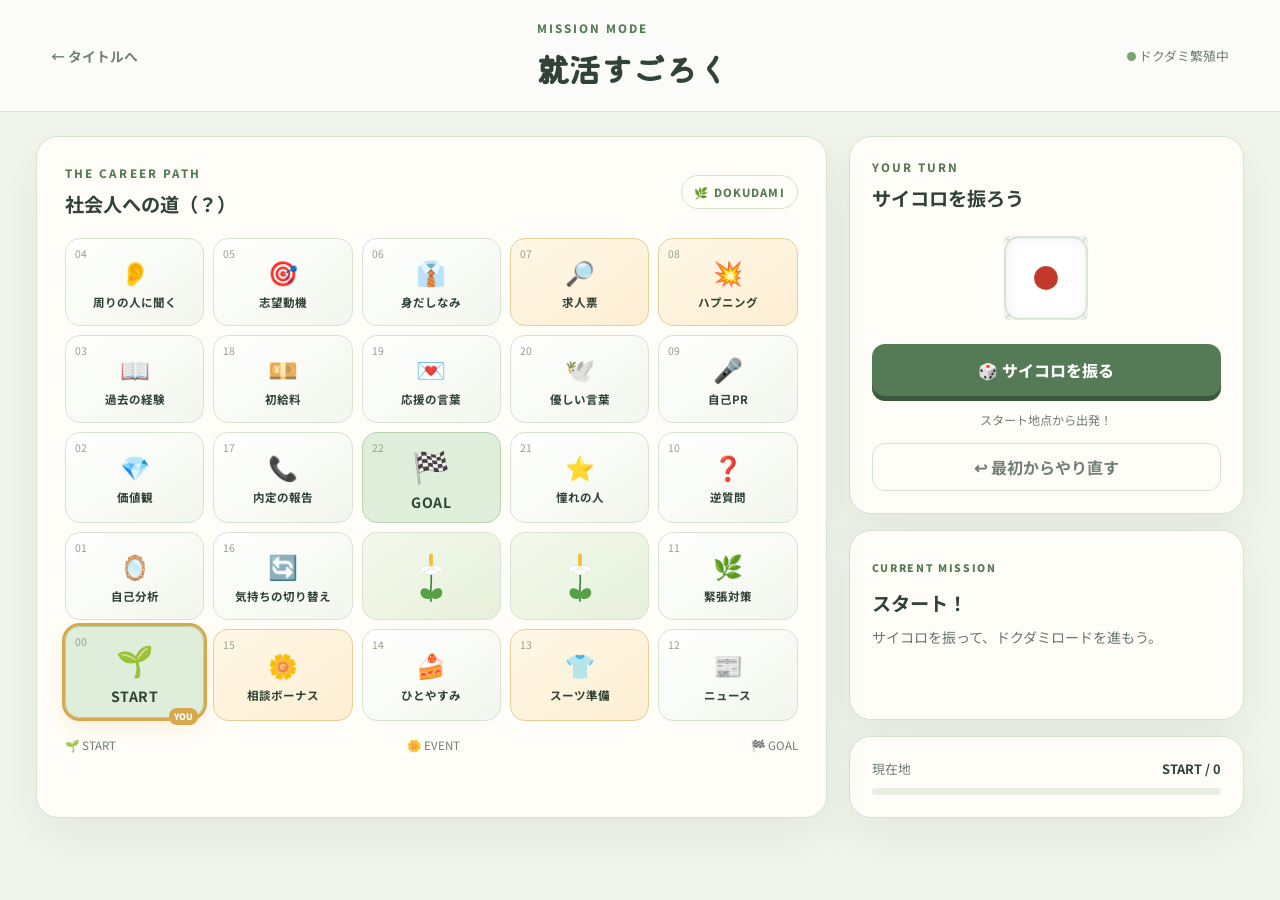
==== commit 2924d8dd: "feat: 渦巻き盤面とスマホ用ミッション固定バーを実装" ====
--- a/job.html
+++ b/job.html
@@ -13,10 +13,11 @@
     <div><p class="eyebrow">MISSION MODE</p><h1>就活すごろく</h1></div>
     <div class="player-count"><span class="leaf-dot"></span> ドクダミ繁殖中</div>
   </header>
+  <div class="mission-bar" id="missionBar" aria-live="polite"><span class="mission-bar-kicker">MISSION</span><strong id="missionBarTitle">スタート！</strong><span class="mission-bar-text" id="missionBarText">サイコロを振って、ドクダミロードを進もう。</span></div>
   <main class="game-layout">
     <section class="board-panel">
       <div class="board-heading"><div><p class="eyebrow">THE CAREER PATH</p><h2>社会人への道（？）</h2></div><span class="board-stamp">🌿 DOKUDAMI</span></div>
-      <div class="board" id="jobBoard" aria-label="すごろく盤面"></div>
+      <div class="board spiral" id="jobBoard" aria-label="すごろく盤面"></div>
       <div class="board-legend"><span>🌱 START</span><span>🌼 EVENT</span><span>🏁 GOAL</span></div>
       <div class="board-garden" id="boardGarden" aria-hidden="true"></div>
     </section>
--- a/style.css
+++ b/style.css
@@ -1,6 +1,6 @@
 @import url('https://fonts.googleapis.com/css2?family=Kiwi+Maru:wght@400;500&family=Noto+Sans+JP:wght@400;500;600;700;800&display=swap');
 :root{--ink:#304334;--muted:#718171;--green:#547b55;--green-dark:#365a3d;--pale:#edf4e7;--paper:#fffdf7;--line:#d7e3d1;--pink:#bd829a;--shadow:0 18px 50px #30433412}
-*{box-sizing:border-box}body{margin:0;color:var(--ink);font-family:"Noto Sans JP",sans-serif;background:var(--pale);min-height:100vh}a{color:inherit;text-decoration:none}button{font:inherit;cursor:pointer}.home-page{display:grid;place-items:center;overflow:hidden;position:relative;background:radial-gradient(ellipse at 50% 30%,#fffdf8 0,#f3f7eb 48%,#dce9d4 100%)}.garden{position:fixed;inset:0;pointer-events:none;overflow:hidden}.garden-leaf{position:absolute;width:clamp(42px,7vw,100px);opacity:.45;animation:sway 5s ease-in-out infinite alternate;transform-origin:bottom center}.home-shell{position:relative;width:min(960px,92vw);padding:clamp(28px,6vw,70px) 0;text-align:center}.eyebrow{font-size:.72rem;letter-spacing:.18em;font-weight:800;color:var(--green);margin:0 0 9px}.logo-title{font-family:"Kiwi Maru",serif;font-size:clamp(2.6rem,8vw,5.8rem);line-height:1.15;letter-spacing:.04em;margin:0;color:var(--green-dark);text-shadow:0 4px 0 #dce8d4}.logo-title span{display:block;font-size:.55em;letter-spacing:.2em;margin-top:8px}.home-copy{color:#718171;margin:24px 0 42px;font-size:clamp(.9rem,2vw,1.05rem)}.mode-grid{display:grid;grid-template-columns:repeat(2,minmax(0,1fr));gap:22px;text-align:left}.mode-card{position:relative;display:flex;flex-direction:column;min-height:240px;padding:28px;border:1px solid #d7e3d1;border-radius:28px;background:#ffffffd9;box-shadow:var(--shadow);transition:transform .2s,box-shadow .2s;overflow:hidden}.mode-card:before{content:"";position:absolute;width:150px;height:150px;border-radius:50%;right:-45px;top:-45px;background:#e5efdf}.mode-card:hover{transform:translateY(-5px);box-shadow:0 22px 60px #30433420}.life-card:before{background:#f6e5ec}.mode-icon{font-size:2.2rem;z-index:1}.mode-name{font-size:1.45rem;font-weight:800;margin:17px 0 8px;z-index:1}.mode-desc{font-size:.9rem;color:var(--muted);line-height:1.8;z-index:1}.mode-link{font-weight:800;color:var(--green);margin-top:auto;padding-top:22px;z-index:1}.life-card .mode-link{color:var(--pink)}.home-foot{margin:30px 0 0;color:#829080;font-size:.82rem}.game-page{background:#f1f5eb}.life-page{background:#fbf2f5;--green:#a96683;--green-dark:#70435a;--pale:#fbf2f5;--line:#eed9e2}.game-header{display:flex;align-items:center;justify-content:space-between;gap:18px;padding:20px clamp(16px,4vw,56px);border-bottom:1px solid var(--line);background:#ffffffb8}.game-header h1{font-family:"Kiwi Maru",serif;font-size:clamp(1.4rem,3vw,2rem);margin:0}.back-link{font-size:.86rem;font-weight:700;color:var(--muted)}.player-count{font-size:.8rem;color:var(--muted);white-space:nowrap}.leaf-dot{display:inline-block;width:9px;height:9px;background:#79a46f;border-radius:100%}.game-layout{display:grid;grid-template-columns:minmax(0,1.6fr) minmax(280px,.8fr);gap:22px;max-width:1440px;margin:0 auto;padding:24px clamp(12px,3vw,36px) 44px}.board-panel,.dice-card,.event-card,.mini-status{background:var(--paper);border:1px solid var(--line);border-radius:22px;box-shadow:var(--shadow)}.board-panel{padding:clamp(15px,2.4vw,28px);position:relative}.board-heading{display:flex;justify-content:space-between;align-items:center;gap:12px;margin-bottom:20px}.board-heading h2,.dice-card h2,.event-card h2{font-size:1.2rem;margin:0}.board-stamp{font-size:.7rem;letter-spacing:.1em;font-weight:800;color:var(--green);border:1px solid var(--line);border-radius:999px;padding:8px 12px}.board{display:grid;grid-template-columns:repeat(5,minmax(0,1fr));gap:9px;position:relative}.board-cell{position:relative;min-height:104px;border:1px solid var(--line);border-radius:15px;background:linear-gradient(145deg,#fff,#f2f7ed);padding:10px 8px;display:flex;flex-direction:column;align-items:center;justify-content:center;text-align:center;gap:5px;transition:transform .25s,background .25s}.life-page .board-cell{background:linear-gradient(145deg,#fff,#fbecf2);border-color:#eed9e2}.board-cell .cell-num{position:absolute;top:7px;left:9px;font-size:.65rem;color:#94a18e}.cell-emoji{font-size:1.5rem}.cell-name{font-size:.72rem;font-weight:700;line-height:1.45}.board-cell.start-cell,.board-cell.goal-cell{background:#dfeeda;border-color:#b8d1af}.life-page .board-cell.start-cell,.life-page .board-cell.goal-cell{background:#f4dce6;border-color:#e5bfd0}.board-cell.current-cell{outline:3px solid #d5a94b;transform:translateY(-3px);box-shadow:0 8px 18px #d5a94b2b}.board-cell.current-cell:after{content:"YOU";position:absolute;bottom:-8px;right:5px;background:#d5a94b;color:white;font-size:.55rem;font-weight:900;border-radius:8px;padding:2px 5px}.board-legend{display:flex;justify-content:space-between;color:var(--muted);font-size:.72rem;margin-top:16px}.control-panel{display:flex;flex-direction:column;gap:16px}.dice-card,.event-card,.mini-status{padding:22px}.dice-stage{height:132px;display:grid;place-items:center}.dice-scene{width:78px;height:78px;perspective:560px}.dice3d{position:relative;width:78px;height:78px;transform-style:preserve-3d;transition:transform .22s ease}.dice3d.tumbling{transition:transform .07s linear}.dface{position:absolute;inset:0;background:#fff;border:2px solid var(--line);border-radius:14px;display:grid;grid-template-columns:repeat(3,1fr);grid-template-rows:repeat(3,1fr);padding:11px;box-shadow:inset 0 0 12px #30433410}.dface span{display:grid}.dface span.pip:after{content:"";width:13px;height:13px;border-radius:50%;background:#3c4a3a;place-self:center}.dface.fv1 span.pip:after{width:22px;height:22px;background:#c0392b}.fv1{transform:rotateY(0deg) translateZ(39px)}.fv2{transform:rotateY(90deg) translateZ(39px)}.fv3{transform:rotateX(90deg) translateZ(39px)}.fv4{transform:rotateX(-90deg) translateZ(39px)}.fv5{transform:rotateY(-90deg) translateZ(39px)}.fv6{transform:rotateY(180deg) translateZ(39px)}.primary-button{border:0;border-radius:13px;background:var(--green);color:#fff;font-weight:800;padding:14px 18px;width:100%;box-shadow:0 5px 0 color-mix(in srgb,var(--green) 72%,#000);transition:transform .15s,filter .15s}.primary-button:hover{filter:brightness(1.06)}.primary-button:active{transform:translateY(3px);box-shadow:0 2px 0 color-mix(in srgb,var(--green) 72%,#000)}.primary-button:disabled{opacity:.5;cursor:not-allowed}.small-note{font-size:.76rem;color:var(--muted);text-align:center;margin:14px 0 0;line-height:1.7}.event-card{min-height:190px}.event-kicker{font-size:.65rem;letter-spacing:.16em;color:var(--green);font-weight:900}.event-card h2{margin:12px 0 8px}.event-card p{font-size:.88rem;line-height:1.8;color:#69796a;margin:0}.event-card #eventActions{margin-top:14px}.mini-status{display:grid;grid-template-columns:1fr auto;gap:10px;font-size:.8rem;color:var(--muted)}.mini-status strong{color:var(--ink)}.mini-progress{grid-column:1/-1;height:7px;border-radius:9px;background:#e7eee2;overflow:hidden}.mini-progress i{display:block;height:100%;width:0;background:var(--green);transition:width .35s;border-radius:9px}.modal-backdrop{position:fixed;inset:0;z-index:10;background:#203326a8;display:grid;place-items:center;padding:18px}.modal-backdrop[hidden]{display:none}.roulette-modal{position:relative;width:min(430px,100%);background:#fffdf7;border-radius:26px;padding:30px;text-align:center;box-shadow:0 24px 80px #0003}.modal-close{position:absolute;right:15px;top:12px;border:0;background:transparent;font-size:1.8rem;color:#839080}.roulette-modal h2{font-family:"Kiwi Maru",serif;margin:6px 0 10px}.roulette-modal p{color:var(--muted);font-size:.88rem;line-height:1.7}.roulette-wheel{width:155px;height:155px;margin:22px auto;border:10px solid #dfead8;border-radius:50%;display:grid;place-items:center;background:conic-gradient(#e8f0df 0 50%,#f6dce7 50% 100%);font-size:3rem;box-shadow:0 8px 0 #cbdcc2}.roulette-wheel.spinning{animation:spin .8s cubic-bezier(.2,.8,.3,1)}.roulette-result{font-size:1.05rem;font-weight:900;line-height:1.7;margin-top:16px;min-height:28px}.roulette-result.good{color:#4e8653}.roulette-result.bad{color:#b14e5c}.plant-svg{width:100%;height:100%;overflow:visible}.plant-svg path{fill:#7da574;stroke:#527b4b;stroke-width:1.5}.plant-svg .flower{fill:#fffdf7;stroke:#d9cda8;stroke-width:1}.plant-svg .center{fill:#e5bd53;stroke:#d4a742;stroke-width:1}.ghost-button{margin-top:12px;width:100%;border:1px solid var(--line);background:transparent;color:var(--muted);border-radius:13px;padding:11px 18px;font-weight:700;transition:background .15s,color .15s}
+*{box-sizing:border-box}body{margin:0;color:var(--ink);font-family:"Noto Sans JP",sans-serif;background:var(--pale);min-height:100vh}a{color:inherit;text-decoration:none}button{font:inherit;cursor:pointer}.home-page{display:flex;overflow-x:hidden;overflow-y:auto;position:relative;background:radial-gradient(ellipse at 50% 30%,#fffdf8 0,#f3f7eb 48%,#dce9d4 100%)}.garden{position:fixed;inset:0;pointer-events:none;overflow:hidden}.garden-leaf{position:absolute;width:clamp(42px,7vw,100px);opacity:.45;animation:sway 5s ease-in-out infinite alternate;transform-origin:bottom center}.home-shell{position:relative;width:min(960px,92vw);margin:auto;padding:clamp(28px,6vw,70px) 0;text-align:center}.eyebrow{font-size:.72rem;letter-spacing:.18em;font-weight:800;color:var(--green);margin:0 0 9px}.logo-title{font-family:"Kiwi Maru",serif;font-size:clamp(2.6rem,8vw,5.8rem);line-height:1.15;letter-spacing:.04em;margin:0;color:var(--green-dark);text-shadow:0 4px 0 #dce8d4}.logo-title span{display:block;font-size:.55em;letter-spacing:.2em;margin-top:8px}.home-copy{color:#718171;margin:24px 0 42px;font-size:clamp(.9rem,2vw,1.05rem)}.mode-grid{display:grid;grid-template-columns:repeat(2,minmax(0,1fr));gap:22px;text-align:left}.mode-card{position:relative;display:flex;flex-direction:column;min-height:240px;padding:28px;border:1px solid #d7e3d1;border-radius:28px;background:#ffffffd9;box-shadow:var(--shadow);transition:transform .2s,box-shadow .2s;overflow:hidden}.mode-card:before{content:"";position:absolute;width:150px;height:150px;border-radius:50%;right:-45px;top:-45px;background:#e5efdf}.mode-card:hover{transform:translateY(-5px);box-shadow:0 22px 60px #30433420}.life-card:before{background:#f6e5ec}.mode-icon{font-size:2.2rem;z-index:1}.mode-name{font-size:1.45rem;font-weight:800;margin:17px 0 8px;z-index:1}.mode-desc{font-size:.9rem;color:var(--muted);line-height:1.8;z-index:1}.mode-link{font-weight:800;color:var(--green);margin-top:auto;padding-top:22px;z-index:1}.life-card .mode-link{color:var(--pink)}.home-foot{margin:30px 0 0;color:#829080;font-size:.82rem}.game-page{background:#f1f5eb}.life-page{background:#fbf2f5;--green:#a96683;--green-dark:#70435a;--pale:#fbf2f5;--line:#eed9e2}.game-header{display:flex;align-items:center;justify-content:space-between;gap:18px;padding:20px clamp(16px,4vw,56px);border-bottom:1px solid var(--line);background:#ffffffb8}.game-header h1{font-family:"Kiwi Maru",serif;font-size:clamp(1.4rem,3vw,2rem);margin:0}.back-link{font-size:.86rem;font-weight:700;color:var(--muted)}.player-count{font-size:.8rem;color:var(--muted);white-space:nowrap}.leaf-dot{display:inline-block;width:9px;height:9px;background:#79a46f;border-radius:100%}.game-layout{display:grid;grid-template-columns:minmax(0,1.6fr) minmax(280px,.8fr);gap:22px;max-width:1440px;margin:0 auto;padding:24px clamp(12px,3vw,36px) 44px}.board-panel,.dice-card,.event-card,.mini-status{background:var(--paper);border:1px solid var(--line);border-radius:22px;box-shadow:var(--shadow)}.board-panel{padding:clamp(15px,2.4vw,28px);position:relative}.board-heading{display:flex;justify-content:space-between;align-items:center;gap:12px;margin-bottom:20px}.board-heading h2,.dice-card h2,.event-card h2{font-size:1.2rem;margin:0}.board-stamp{font-size:.7rem;letter-spacing:.1em;font-weight:800;color:var(--green);border:1px solid var(--line);border-radius:999px;padding:8px 12px}.board{display:grid;grid-template-columns:repeat(5,minmax(0,1fr));gap:9px;position:relative}.board-cell{position:relative;min-height:104px;border:1px solid var(--line);border-radius:15px;background:linear-gradient(145deg,#fff,#f2f7ed);padding:10px 8px;display:flex;flex-direction:column;align-items:center;justify-content:center;text-align:center;gap:5px;transition:transform .25s,background .25s}.life-page .board-cell{background:linear-gradient(145deg,#fff,#fbecf2);border-color:#eed9e2}.board-cell .cell-num{position:absolute;top:7px;left:9px;font-size:.65rem;color:#94a18e}.cell-emoji{font-size:1.5rem}.cell-name{font-size:.72rem;font-weight:700;line-height:1.45}.board-cell.start-cell,.board-cell.goal-cell{background:#dfeeda;border-color:#b8d1af}.life-page .board-cell.start-cell,.life-page .board-cell.goal-cell{background:#f4dce6;border-color:#e5bfd0}.board-cell.current-cell{outline:3px solid #d5a94b;transform:translateY(-3px);box-shadow:0 8px 18px #d5a94b2b}.board-cell.current-cell:after{content:"YOU";position:absolute;bottom:-8px;right:5px;background:#d5a94b;color:white;font-size:.55rem;font-weight:900;border-radius:8px;padding:2px 5px}.board-legend{display:flex;justify-content:space-between;color:var(--muted);font-size:.72rem;margin-top:16px}.control-panel{display:flex;flex-direction:column;gap:16px}.dice-card,.event-card,.mini-status{padding:22px}.dice-stage{height:132px;display:grid;place-items:center}.dice-scene{width:78px;height:78px;perspective:560px}.dice3d{position:relative;width:78px;height:78px;transform-style:preserve-3d;transition:transform .22s ease}.dice3d.tumbling{transition:transform .07s linear}.dface{position:absolute;inset:0;background:#fff;border:2px solid var(--line);border-radius:14px;display:grid;grid-template-columns:repeat(3,1fr);grid-template-rows:repeat(3,1fr);padding:11px;box-shadow:inset 0 0 12px #30433410}.dface span{display:grid}.dface span.pip:after{content:"";width:13px;height:13px;border-radius:50%;background:#3c4a3a;place-self:center}.dface.fv1 span.pip:after{width:22px;height:22px;background:#c0392b}.fv1{transform:rotateY(0deg) translateZ(39px)}.fv2{transform:rotateY(90deg) translateZ(39px)}.fv3{transform:rotateX(90deg) translateZ(39px)}.fv4{transform:rotateX(-90deg) translateZ(39px)}.fv5{transform:rotateY(-90deg) translateZ(39px)}.fv6{transform:rotateY(180deg) translateZ(39px)}.primary-button{border:0;border-radius:13px;background:var(--green);color:#fff;font-weight:800;padding:14px 18px;width:100%;box-shadow:0 5px 0 color-mix(in srgb,var(--green) 72%,#000);transition:transform .15s,filter .15s}.primary-button:hover{filter:brightness(1.06)}.primary-button:active{transform:translateY(3px);box-shadow:0 2px 0 color-mix(in srgb,var(--green) 72%,#000)}.primary-button:disabled{opacity:.5;cursor:not-allowed}.small-note{font-size:.76rem;color:var(--muted);text-align:center;margin:14px 0 0;line-height:1.7}.event-card{min-height:190px}.event-kicker{font-size:.65rem;letter-spacing:.16em;color:var(--green);font-weight:900}.event-card h2{margin:12px 0 8px}.event-card p{font-size:.88rem;line-height:1.8;color:#69796a;margin:0}.event-card #eventActions{margin-top:14px}.mini-status{display:grid;grid-template-columns:1fr auto;gap:10px;font-size:.8rem;color:var(--muted)}.mini-status strong{color:var(--ink)}.mini-progress{grid-column:1/-1;height:7px;border-radius:9px;background:#e7eee2;overflow:hidden}.mini-progress i{display:block;height:100%;width:0;background:var(--green);transition:width .35s;border-radius:9px}.modal-backdrop{position:fixed;inset:0;z-index:10;background:#203326a8;display:grid;place-items:center;padding:18px}.modal-backdrop[hidden]{display:none}.roulette-modal{position:relative;width:min(430px,100%);background:#fffdf7;border-radius:26px;padding:30px;text-align:center;box-shadow:0 24px 80px #0003}.modal-close{position:absolute;right:15px;top:12px;border:0;background:transparent;font-size:1.8rem;color:#839080}.roulette-modal h2{font-family:"Kiwi Maru",serif;margin:6px 0 10px}.roulette-modal p{color:var(--muted);font-size:.88rem;line-height:1.7}.roulette-wheel{width:155px;height:155px;margin:22px auto;border:10px solid #dfead8;border-radius:50%;display:grid;place-items:center;background:conic-gradient(#e8f0df 0 50%,#f6dce7 50% 100%);font-size:3rem;box-shadow:0 8px 0 #cbdcc2}.roulette-wheel.spinning{animation:spin .8s cubic-bezier(.2,.8,.3,1)}.roulette-result{font-size:1.05rem;font-weight:900;line-height:1.7;margin-top:16px;min-height:28px}.roulette-result.good{color:#4e8653}.roulette-result.bad{color:#b14e5c}.plant-svg{width:100%;height:100%;overflow:visible}.plant-svg path{fill:#7da574;stroke:#527b4b;stroke-width:1.5}.plant-svg .flower{fill:#fffdf7;stroke:#d9cda8;stroke-width:1}.plant-svg .center{fill:#e5bd53;stroke:#d4a742;stroke-width:1}.ghost-button{margin-top:12px;width:100%;border:1px solid var(--line);background:transparent;color:var(--muted);border-radius:13px;padding:11px 18px;font-weight:700;transition:background .15s,color .15s}
 .ghost-button:hover{background:#ffffff90;color:var(--ink)}
 body.ura-mode{--green:#8a4b5c;--green-dark:#4c2a38;--pale:#f3e9e2;--line:#e2ccd2;background:#f0e4de}
 body.ura-mode .board-cell{background:linear-gradient(145deg,#fff,#f8eded)}
@@ -18,4 +18,13 @@
 .title-ribbon{display:inline-block;margin:2px 0 0;padding:8px 20px;border:1px solid #d9cda8;border-radius:999px;background:#fffdf7;color:#8a6d2f;font-size:.82rem;font-weight:800;letter-spacing:.06em;box-shadow:0 6px 18px #30433414}
 .logo-title{background:linear-gradient(120deg,#365a3d 20%,#5d8a4e 55%,#a8873a 100%);-webkit-background-clip:text;background-clip:text;color:transparent;text-shadow:none;filter:drop-shadow(0 3px 0 #dce8d4)}
 @media(max-width:540px){.logo-flower.lf1{left:-28px}.logo-flower.lf2{right:-28px}}
+.board.spiral .board-cell{min-height:88px}
+.board-cell.flower-cell{background:linear-gradient(145deg,#f4f9ec,#e6f0da);padding:6px;justify-content:center}
+.board-cell.flower-cell .dokudami-svg{width:40px}
+.board-cell.event-cell{background:linear-gradient(145deg,#fff8e6,#fdeed3);border-color:#e5cf9a}
+body.ura-mode .board-cell.event-cell{background:linear-gradient(145deg,#f8eded,#f0dede);border-color:#d5a9b1}
+.board-cell.start-cell .cell-name,.board-cell.goal-cell .cell-name{font-size:.88rem;letter-spacing:.04em}
+.board-cell.start-cell .cell-emoji,.board-cell.goal-cell .cell-emoji{font-size:1.9rem}
+.mission-bar{display:none}
+@media(max-width:850px){.mission-bar{display:flex;gap:8px;align-items:baseline;position:sticky;top:8px;z-index:6;margin:10px 12px 0;padding:10px 14px;background:var(--paper);border:1px solid var(--line);border-radius:14px;box-shadow:var(--shadow);font-size:.8rem;line-height:1.5}.mission-bar-kicker{font-size:.6rem;letter-spacing:.14em;font-weight:900;color:var(--green);white-space:nowrap}.mission-bar-text{color:#69796a;display:-webkit-box;-webkit-line-clamp:2;-webkit-box-orient:vertical;overflow:hidden}}
 @keyframes sway{from{transform:rotate(-8deg)}to{transform:rotate(8deg)}}@keyframes roll{0%{transform:rotate(0) scale(1)}30%{transform:rotate(120deg) scale(.86)}65%{transform:rotate(280deg) scale(1.08)}100%{transform:rotate(360deg) scale(1)}}@keyframes spin{from{transform:rotate(0)}to{transform:rotate(1080deg)}}@media(max-width:850px){.game-layout{grid-template-columns:1fr}.control-panel{display:grid;grid-template-columns:repeat(2,minmax(0,1fr))}.dice-card{grid-row:span 2}.game-header{flex-wrap:wrap}.board-cell{min-height:86px}}@media(max-width:540px){.mode-grid{grid-template-columns:1fr}.mode-card{min-height:190px}.home-copy{margin:18px 0 28px}.game-header{align-items:flex-start}.player-count{display:none}.game-layout{padding:12px 10px 30px}.board{gap:5px}.board-cell{min-height:72px;padding:8px 3px;border-radius:10px}.cell-emoji{font-size:1.2rem}.cell-name{font-size:.62rem}.board-stamp{display:none}.control-panel{display:flex}.dice-card,.event-card,.mini-status{padding:17px}.board-panel{padding:12px}.board-heading h2{font-size:1rem}}
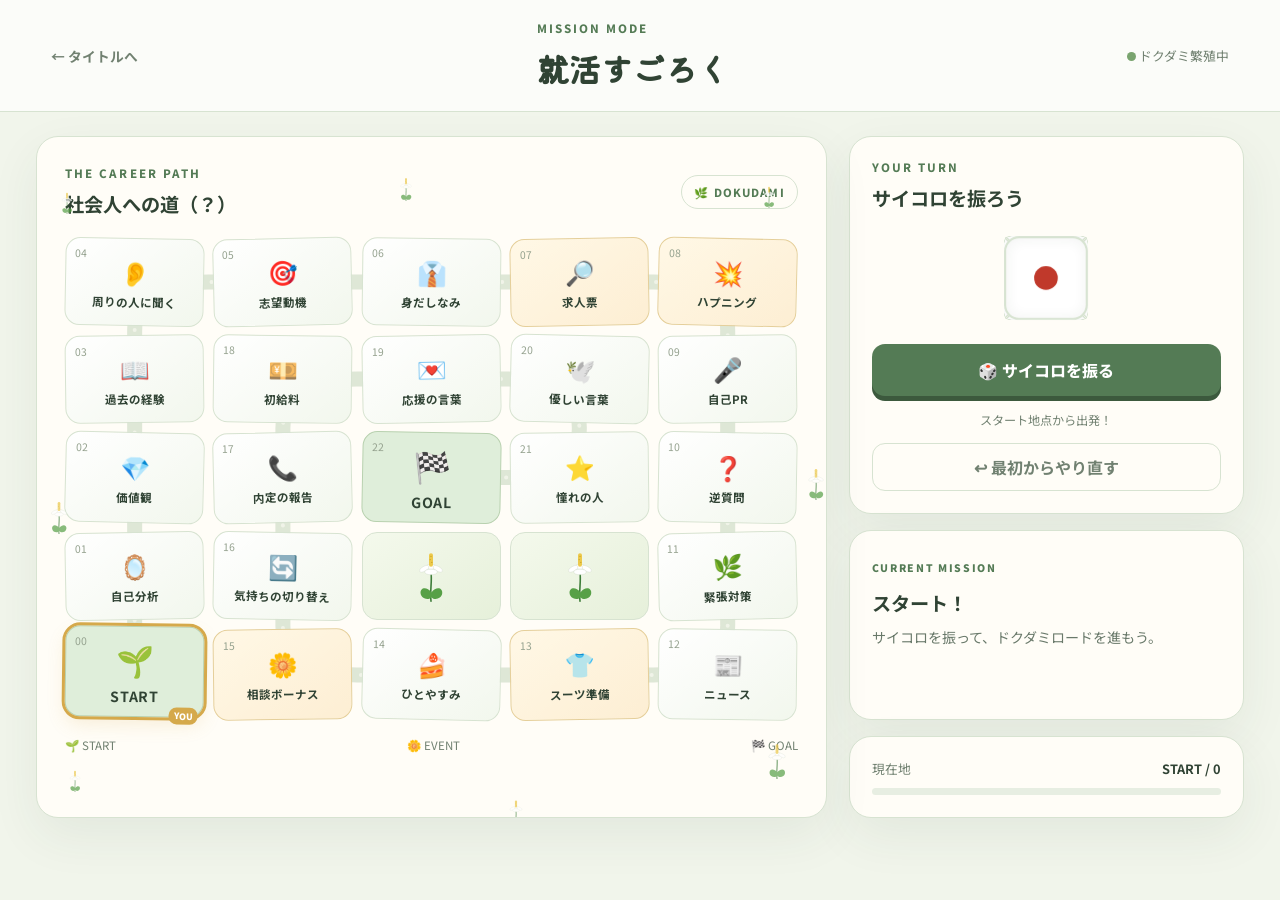
==== commit f52a98c2: "feat: 道筋ライン+マスの傾き、盤面外周のドクダミ、ミッションモーダルを追加" ====
--- a/job.html
+++ b/job.html
@@ -50,6 +50,16 @@
       <div class="roulette-result" id="rouletteResult" aria-live="polite"></div>
     </section>
   </div>
+  <div class="modal-backdrop" id="missionModal" hidden>
+    <section class="roulette-modal mission-modal" role="dialog" aria-modal="true" aria-labelledby="missionTitle">
+      <p class="eyebrow">MISSION</p>
+      <div class="mission-flower" aria-hidden="true"><svg class="dokudami-svg" viewBox="0 0 100 130"><path d="M50 128 C47 102 53 80 50 54" stroke="#3e7d3a" stroke-width="4" fill="none" stroke-linecap="round"/><path d="M51 106 C39 90 22 94 24 109 C26 122 43 127 51 118 C59 127 76 122 78 109 C80 94 63 90 51 106 Z" fill="#57a047"/><ellipse cx="50" cy="42" rx="13" ry="6" fill="#ffffff" stroke="#cfd8c8"/><ellipse cx="33" cy="47" rx="13" ry="6" transform="rotate(-28 33 47)" fill="#ffffff" stroke="#cfd8c8"/><ellipse cx="67" cy="47" rx="13" ry="6" transform="rotate(28 67 47)" fill="#ffffff" stroke="#cfd8c8"/><ellipse cx="50" cy="55" rx="16" ry="7" fill="#ffffff" stroke="#cfd8c8"/><rect x="45" y="8" width="10" height="34" rx="5" fill="#ecc94b"/><circle cx="50" cy="16" r="1.6" fill="#c9a227"/><circle cx="48" cy="24" r="1.6" fill="#c9a227"/><circle cx="52" cy="31" r="1.6" fill="#c9a227"/></svg></div>
+      <h2 id="missionTitle">ミッション</h2>
+      <p id="missionText"></p>
+      <div id="missionActions"></div>
+      <button class="primary-button" id="closeMission" type="button">すすむ</button>
+    </section>
+  </div>
   <script src="app.js"></script>
 </body>
 </html>
--- a/style.css
+++ b/style.css
@@ -25,6 +25,14 @@
 body.ura-mode .board-cell.event-cell{background:linear-gradient(145deg,#f8eded,#f0dede);border-color:#d5a9b1}
 .board-cell.start-cell .cell-name,.board-cell.goal-cell .cell-name{font-size:.88rem;letter-spacing:.04em}
 .board-cell.start-cell .cell-emoji,.board-cell.goal-cell .cell-emoji{font-size:1.9rem}
+.route-svg{position:absolute;inset:0;z-index:0;pointer-events:none;width:100%;height:100%}
+.board-cell{z-index:1;transform:rotate(var(--tilt,0deg))}
+.board-cell.current-cell{transform:rotate(var(--tilt,0deg)) translateY(-3px)}
+.board-sprout.seed{opacity:.7}
+.mission-modal .mission-flower{width:54px;margin:2px auto 4px}
+.mission-modal h2{font-size:1.45rem}
+.mission-modal #missionActions{margin:4px 0 14px}
+.mission-modal #missionActions:empty{margin:0}
 .mission-bar{display:none}
 @media(max-width:850px){.mission-bar{display:flex;gap:8px;align-items:baseline;position:sticky;top:8px;z-index:6;margin:10px 12px 0;padding:10px 14px;background:var(--paper);border:1px solid var(--line);border-radius:14px;box-shadow:var(--shadow);font-size:.8rem;line-height:1.5}.mission-bar-kicker{font-size:.6rem;letter-spacing:.14em;font-weight:900;color:var(--green);white-space:nowrap}.mission-bar-text{color:#69796a;display:-webkit-box;-webkit-line-clamp:2;-webkit-box-orient:vertical;overflow:hidden}}
 @keyframes sway{from{transform:rotate(-8deg)}to{transform:rotate(8deg)}}@keyframes roll{0%{transform:rotate(0) scale(1)}30%{transform:rotate(120deg) scale(.86)}65%{transform:rotate(280deg) scale(1.08)}100%{transform:rotate(360deg) scale(1)}}@keyframes spin{from{transform:rotate(0)}to{transform:rotate(1080deg)}}@media(max-width:850px){.game-layout{grid-template-columns:1fr}.control-panel{display:grid;grid-template-columns:repeat(2,minmax(0,1fr))}.dice-card{grid-row:span 2}.game-header{flex-wrap:wrap}.board-cell{min-height:86px}}@media(max-width:540px){.mode-grid{grid-template-columns:1fr}.mode-card{min-height:190px}.home-copy{margin:18px 0 28px}.game-header{align-items:flex-start}.player-count{display:none}.game-layout{padding:12px 10px 30px}.board{gap:5px}.board-cell{min-height:72px;padding:8px 3px;border-radius:10px}.cell-emoji{font-size:1.2rem}.cell-name{font-size:.62rem}.board-stamp{display:none}.control-panel{display:flex}.dice-card,.event-card,.mini-status{padding:17px}.board-panel{padding:12px}.board-heading h2{font-size:1rem}}
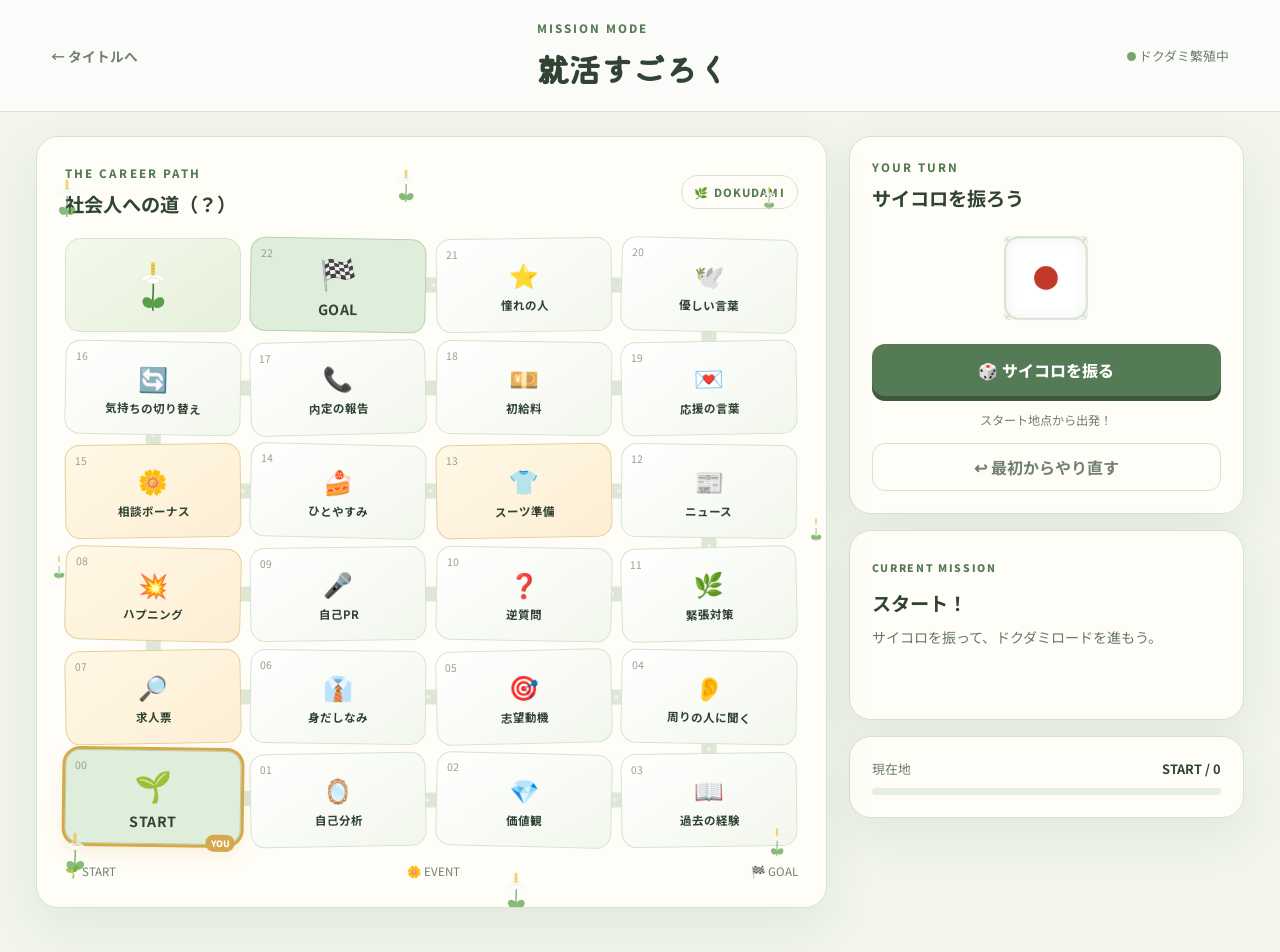
==== commit bab3b597: "feat: 縦長ジグザグ盤面と雲形SVGタイトルプレート" ====
--- a/job.html
+++ b/job.html
@@ -17,7 +17,7 @@
   <main class="game-layout">
     <section class="board-panel">
       <div class="board-heading"><div><p class="eyebrow">THE CAREER PATH</p><h2>社会人への道（？）</h2></div><span class="board-stamp">🌿 DOKUDAMI</span></div>
-      <div class="board spiral" id="jobBoard" aria-label="すごろく盤面"></div>
+      <div class="board zigzag" id="jobBoard" aria-label="すごろく盤面"></div>
       <div class="board-legend"><span>🌱 START</span><span>🌼 EVENT</span><span>🏁 GOAL</span></div>
       <div class="board-garden" id="boardGarden" aria-hidden="true"></div>
     </section>
--- a/style.css
+++ b/style.css
@@ -11,13 +11,17 @@
 .dokudami-svg{width:100%;height:auto;display:block}
 .action-button{border:0;border-radius:11px;background:var(--green);color:#fff;font-weight:700;padding:10px 14px;margin:0 8px 8px 0;box-shadow:0 3px 0 color-mix(in srgb,var(--green) 72%,#000)}
 .action-button.sub{background:#fff;color:var(--ink);border:1px solid var(--line);box-shadow:none}
-.logo-wrap{position:relative;display:inline-block}
+.logo-wrap{position:relative;display:inline-block;padding:46px 88px 40px}
+.logo-cloud{position:absolute;inset:0;width:100%;height:100%;z-index:0;filter:drop-shadow(0 16px 30px #30433422)}
+.logo-cloud path{fill:#fffaf0;fill-opacity:.85;stroke:#5d8a4e;stroke-width:3}
+.logo-title{position:relative;z-index:1}
+.board.zigzag{grid-template-columns:repeat(4,minmax(0,1fr))}
+.board.zigzag .board-cell{min-height:94px}
 .logo-flower{position:absolute;width:clamp(44px,7vw,72px);z-index:2;filter:drop-shadow(0 4px 6px #30433422)}
-.logo-flower.lf1{left:-58px;top:-6px;transform:rotate(-10deg)}
-.logo-flower.lf2{right:-58px;top:-6px;transform:rotate(10deg) scaleX(-1)}
-.title-ribbon{display:inline-block;margin:2px 0 0;padding:8px 20px;border:1px solid #d9cda8;border-radius:999px;background:#fffdf7;color:#8a6d2f;font-size:.82rem;font-weight:800;letter-spacing:.06em;box-shadow:0 6px 18px #30433414}
+.logo-flower.lf1{left:-36px;top:-10px;transform:rotate(-10deg)}
+.logo-flower.lf2{right:-36px;top:-10px;transform:rotate(10deg) scaleX(-1)}
 .logo-title{background:linear-gradient(120deg,#365a3d 20%,#5d8a4e 55%,#a8873a 100%);-webkit-background-clip:text;background-clip:text;color:transparent;text-shadow:none;filter:drop-shadow(0 3px 0 #dce8d4)}
-@media(max-width:540px){.logo-flower.lf1{left:-28px}.logo-flower.lf2{right:-28px}}
+@media(max-width:540px){.logo-flower.lf1{left:-28px}.logo-flower.lf2{right:-28px}.logo-wrap{padding:32px 50px 28px}}
 .board.spiral .board-cell{min-height:88px}
 .board-cell.flower-cell{background:linear-gradient(145deg,#f4f9ec,#e6f0da);padding:6px;justify-content:center}
 .board-cell.flower-cell .dokudami-svg{width:40px}
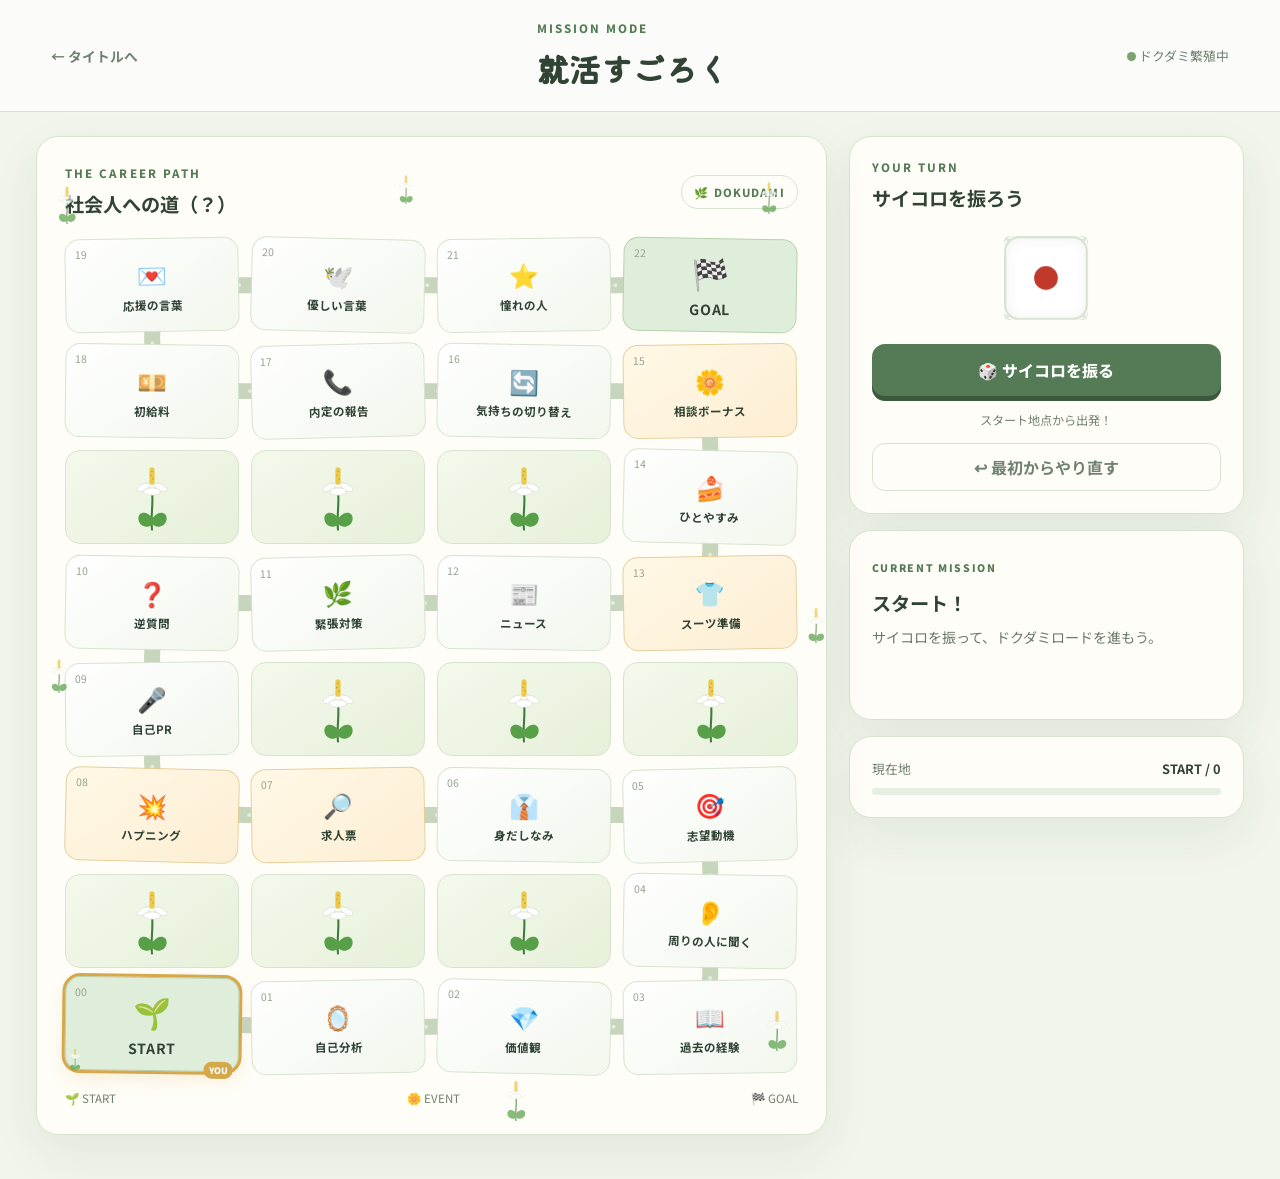
==== commit 14ecae21: "feat: 雲を拡大+淡色化、盤面を道+連結+畑レイアウトに、スマホ用サイコロFABとモーダル" ====
--- a/job.html
+++ b/job.html
@@ -60,6 +60,16 @@
       <button class="primary-button" id="closeMission" type="button">すすむ</button>
     </section>
   </div>
+  <button class="dice-fab" id="diceFab" type="button" aria-label="サイコロを開く">🎲</button>
+  <div class="modal-backdrop" id="diceModal" hidden>
+    <section class="roulette-modal dice-modal" role="dialog" aria-modal="true" aria-labelledby="diceModalTitle">
+      <button class="modal-close" id="closeDiceModal" type="button" aria-label="閉じる">×</button>
+      <p class="eyebrow">DICE</p>
+      <h2 id="diceModalTitle">サイコロ</h2>
+      <div class="dice-stage big"><div class="dice-scene big"><div class="dice3d" id="modalDice"></div></div></div>
+      <button class="primary-button" id="modalRollButton" type="button">サイコロを振る</button>
+    </section>
+  </div>
   <script src="app.js"></script>
 </body>
 </html>
--- a/style.css
+++ b/style.css
@@ -11,17 +11,24 @@
 .dokudami-svg{width:100%;height:auto;display:block}
 .action-button{border:0;border-radius:11px;background:var(--green);color:#fff;font-weight:700;padding:10px 14px;margin:0 8px 8px 0;box-shadow:0 3px 0 color-mix(in srgb,var(--green) 72%,#000)}
 .action-button.sub{background:#fff;color:var(--ink);border:1px solid var(--line);box-shadow:none}
-.logo-wrap{position:relative;display:inline-block;padding:46px 88px 40px}
-.logo-cloud{position:absolute;inset:0;width:100%;height:100%;z-index:0;filter:drop-shadow(0 16px 30px #30433422)}
-.logo-cloud path{fill:#fffaf0;fill-opacity:.85;stroke:#5d8a4e;stroke-width:3}
+.logo-wrap{position:relative;display:inline-block;padding:88px 148px 74px}
+.logo-cloud{position:absolute;inset:0;width:100%;height:100%;z-index:0;filter:drop-shadow(0 18px 30px #7da57455)}
+.logo-cloud path.cloud-outer{fill:url(#cloudGrad);fill-opacity:.94;stroke:#3f6b45;stroke-width:7}
+.logo-cloud path.cloud-inner{fill:none;stroke:#e8cf8f;stroke-width:3}
+.logo-flower.lf3{right:-16px;top:-32px;width:46px;transform:rotate(14deg)}
+.logo-flower.lf4{left:-12px;top:-30px;width:38px;transform:rotate(-24deg)}
+.logo-flower.lf5{left:15%;bottom:-24px;top:auto;width:36px;transform:rotate(165deg)}
+.logo-spark{position:absolute;color:#d9a83f;z-index:2;font-size:1rem;line-height:1}
+.logo-spark.s1{left:-24px;bottom:16px}
+.logo-spark.s2{right:-22px;bottom:30px;font-size:.75rem}
 .logo-title{position:relative;z-index:1}
-.board.zigzag{grid-template-columns:repeat(4,minmax(0,1fr))}
+.board.zigzag{grid-template-columns:repeat(4,minmax(0,1fr));gap:12px}
 .board.zigzag .board-cell{min-height:94px}
 .logo-flower{position:absolute;width:clamp(44px,7vw,72px);z-index:2;filter:drop-shadow(0 4px 6px #30433422)}
 .logo-flower.lf1{left:-36px;top:-10px;transform:rotate(-10deg)}
 .logo-flower.lf2{right:-36px;top:-10px;transform:rotate(10deg) scaleX(-1)}
 .logo-title{background:linear-gradient(120deg,#365a3d 20%,#5d8a4e 55%,#a8873a 100%);-webkit-background-clip:text;background-clip:text;color:transparent;text-shadow:none;filter:drop-shadow(0 3px 0 #dce8d4)}
-@media(max-width:540px){.logo-flower.lf1{left:-28px}.logo-flower.lf2{right:-28px}.logo-wrap{padding:32px 50px 28px}}
+@media(max-width:540px){.logo-flower.lf1{left:-28px}.logo-flower.lf2{right:-28px}.logo-wrap{padding:56px 74px 48px}}
 .board.spiral .board-cell{min-height:88px}
 .board-cell.flower-cell{background:linear-gradient(145deg,#f4f9ec,#e6f0da);padding:6px;justify-content:center}
 .board-cell.flower-cell .dokudami-svg{width:40px}
@@ -37,6 +44,21 @@
 .mission-modal h2{font-size:1.45rem}
 .mission-modal #missionActions{margin:4px 0 14px}
 .mission-modal #missionActions:empty{margin:0}
+.board.zigzag .flower-cell .dokudami-svg{width:52px}
+.dice-fab{display:none}
+@media(max-width:850px){.dice-fab{display:grid;place-items:center;position:fixed;right:16px;bottom:16px;z-index:8;width:64px;height:64px;border-radius:50%;border:2px solid var(--line);background:var(--paper);font-size:1.7rem;box-shadow:0 10px 24px #30433430}}
+.dice-stage.big{height:176px}
+.dice-scene.big{width:120px;height:120px}
+.dice-scene.big .dice3d{width:120px;height:120px}
+.dice-scene.big .dface{border-radius:18px;padding:16px}
+.dice-scene.big .dface span.pip:after{width:19px;height:19px}
+.dice-scene.big .dface.fv1 span.pip:after{width:32px;height:32px}
+.dice-scene.big .fv1{transform:rotateY(0deg) translateZ(60px)}
+.dice-scene.big .fv2{transform:rotateY(90deg) translateZ(60px)}
+.dice-scene.big .fv3{transform:rotateX(90deg) translateZ(60px)}
+.dice-scene.big .fv4{transform:rotateX(-90deg) translateZ(60px)}
+.dice-scene.big .fv5{transform:rotateY(-90deg) translateZ(60px)}
+.dice-scene.big .fv6{transform:rotateY(180deg) translateZ(60px)}
 .mission-bar{display:none}
 @media(max-width:850px){.mission-bar{display:flex;gap:8px;align-items:baseline;position:sticky;top:8px;z-index:6;margin:10px 12px 0;padding:10px 14px;background:var(--paper);border:1px solid var(--line);border-radius:14px;box-shadow:var(--shadow);font-size:.8rem;line-height:1.5}.mission-bar-kicker{font-size:.6rem;letter-spacing:.14em;font-weight:900;color:var(--green);white-space:nowrap}.mission-bar-text{color:#69796a;display:-webkit-box;-webkit-line-clamp:2;-webkit-box-orient:vertical;overflow:hidden}}
 @keyframes sway{from{transform:rotate(-8deg)}to{transform:rotate(8deg)}}@keyframes roll{0%{transform:rotate(0) scale(1)}30%{transform:rotate(120deg) scale(.86)}65%{transform:rotate(280deg) scale(1.08)}100%{transform:rotate(360deg) scale(1)}}@keyframes spin{from{transform:rotate(0)}to{transform:rotate(1080deg)}}@media(max-width:850px){.game-layout{grid-template-columns:1fr}.control-panel{display:grid;grid-template-columns:repeat(2,minmax(0,1fr))}.dice-card{grid-row:span 2}.game-header{flex-wrap:wrap}.board-cell{min-height:86px}}@media(max-width:540px){.mode-grid{grid-template-columns:1fr}.mode-card{min-height:190px}.home-copy{margin:18px 0 28px}.game-header{align-items:flex-start}.player-count{display:none}.game-layout{padding:12px 10px 30px}.board{gap:5px}.board-cell{min-height:72px;padding:8px 3px;border-radius:10px}.cell-emoji{font-size:1.2rem}.cell-name{font-size:.62rem}.board-stamp{display:none}.control-panel{display:flex}.dice-card,.event-card,.mini-status{padding:17px}.board-panel{padding:12px}.board-heading h2{font-size:1rem}}
